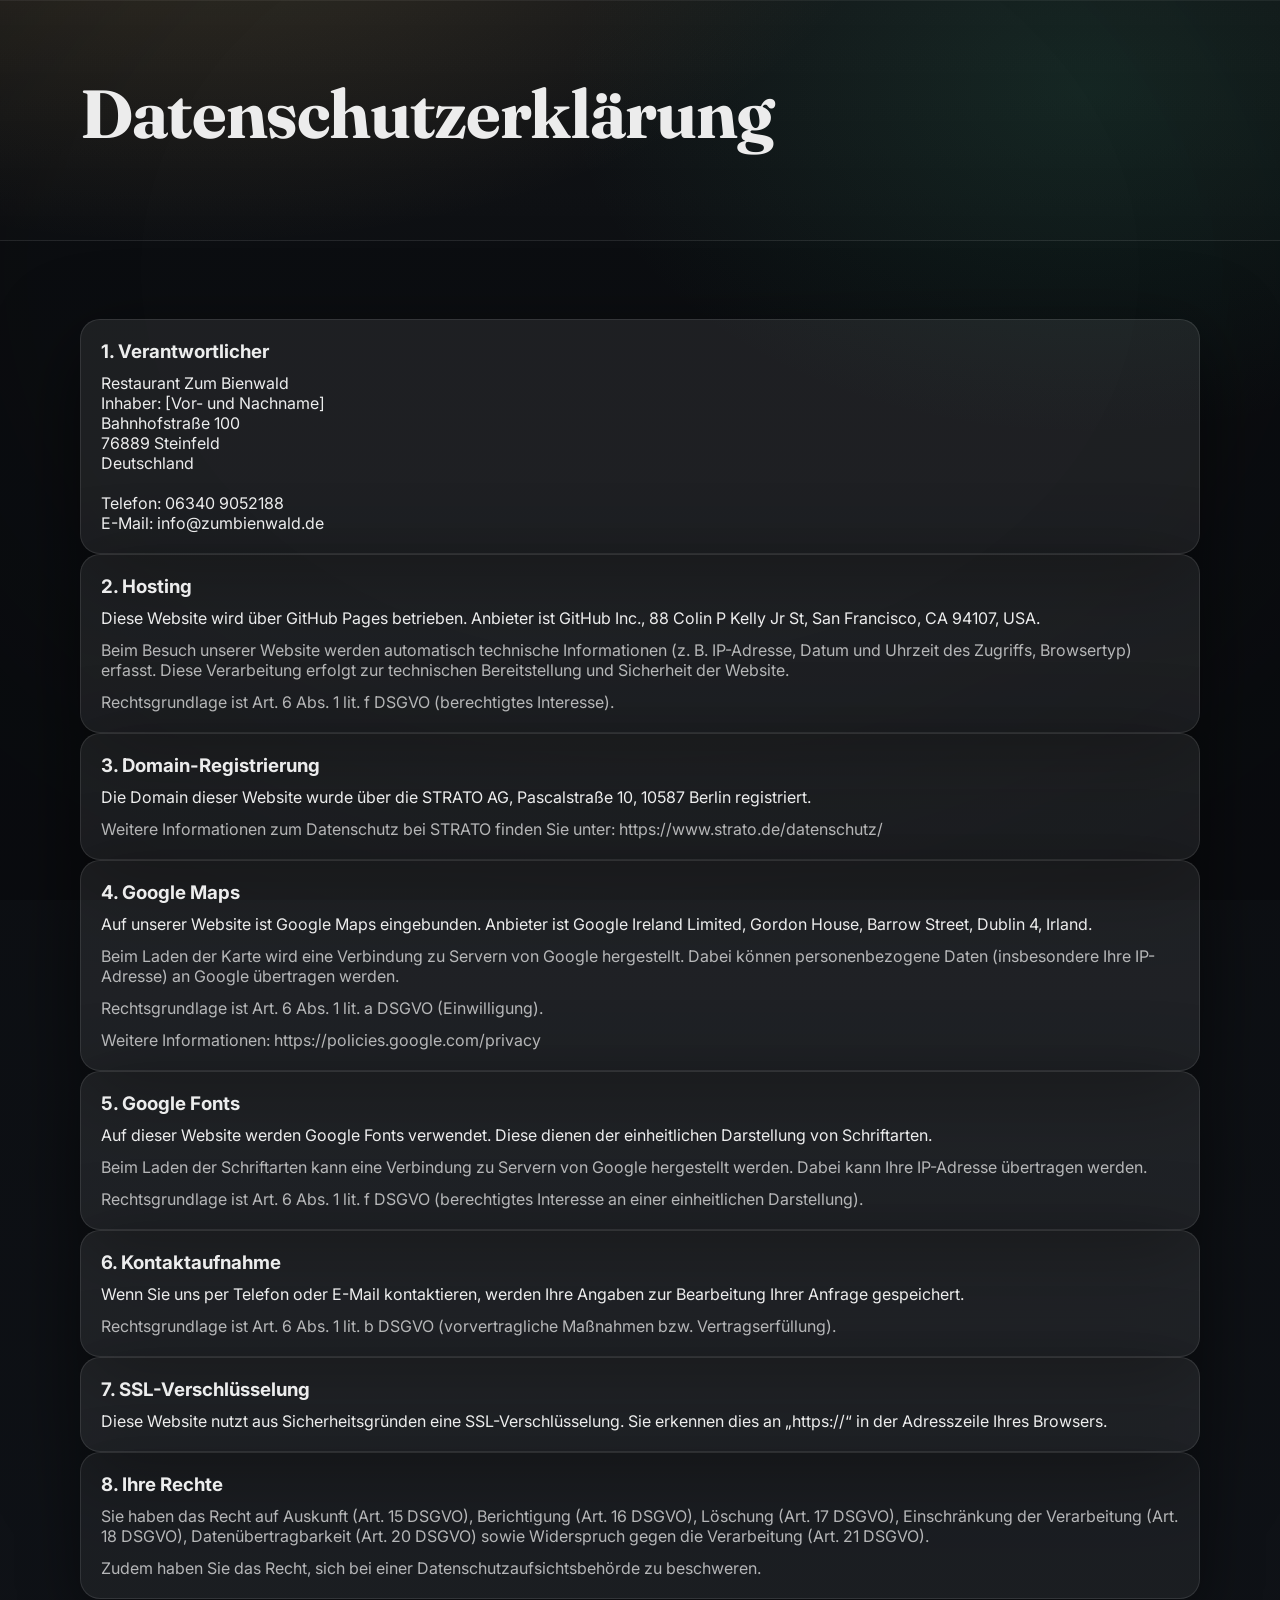
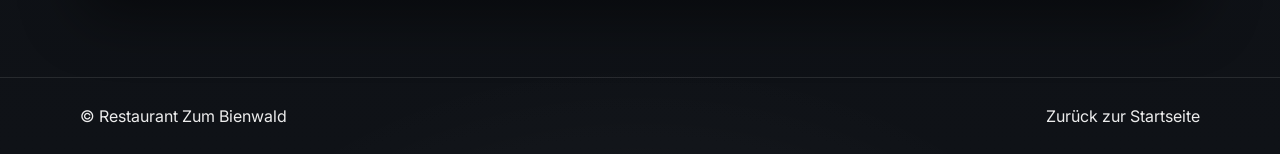
==== datenschutz.html @ 7d844bf6 "added impressum und datenschutz" ====
<!DOCTYPE html>
<html lang="de">
<head>
  <meta charset="UTF-8" />
  <meta name="viewport" content="width=device-width, initial-scale=1.0" />
  <title>Datenschutzerklärung – Restaurant Zum Bienwald</title>
  <link rel="stylesheet" href="styles.css" />
</head>
<body>

<header class="section section--alt">
  <div class="container">
    <h1>Datenschutzerklärung</h1>
  </div>
</header>

<main class="section">
  <div class="container">

    <div class="card">
      <h3>1. Verantwortlicher</h3>
      <p>
        Restaurant Zum Bienwald<br>
        Inhaber: [Vor- und Nachname]<br>
        Bahnhofstraße 100<br>
        76889 Steinfeld<br>
        Deutschland<br><br>
        Telefon: 06340 9052188<br>
        E-Mail: info@zumbienwald.de
      </p>
    </div>

    <div class="card">
      <h3>2. Hosting</h3>
      <p>
        Diese Website wird über GitHub Pages betrieben.
        Anbieter ist GitHub Inc., 88 Colin P Kelly Jr St, San Francisco, CA 94107, USA.
      </p>
      <p class="muted">
        Beim Besuch unserer Website werden automatisch technische Informationen
        (z. B. IP-Adresse, Datum und Uhrzeit des Zugriffs, Browsertyp) erfasst.
        Diese Verarbeitung erfolgt zur technischen Bereitstellung und Sicherheit der Website.
      </p>
      <p class="muted">
        Rechtsgrundlage ist Art. 6 Abs. 1 lit. f DSGVO (berechtigtes Interesse).
      </p>
    </div>

    <div class="card">
      <h3>3. Domain-Registrierung</h3>
      <p>
        Die Domain dieser Website wurde über die STRATO AG,
        Pascalstraße 10, 10587 Berlin registriert.
      </p>
      <p class="muted">
        Weitere Informationen zum Datenschutz bei STRATO finden Sie unter:
        https://www.strato.de/datenschutz/
      </p>
    </div>

    <div class="card">
      <h3>4. Google Maps</h3>
      <p>
        Auf unserer Website ist Google Maps eingebunden.
        Anbieter ist Google Ireland Limited,
        Gordon House, Barrow Street, Dublin 4, Irland.
      </p>
      <p class="muted">
        Beim Laden der Karte wird eine Verbindung zu Servern von Google hergestellt.
        Dabei können personenbezogene Daten (insbesondere Ihre IP-Adresse)
        an Google übertragen werden.
      </p>
      <p class="muted">
        Rechtsgrundlage ist Art. 6 Abs. 1 lit. a DSGVO (Einwilligung).
      </p>
      <p class="muted">
        Weitere Informationen:
        https://policies.google.com/privacy
      </p>
    </div>

    <div class="card">
      <h3>5. Google Fonts</h3>
      <p>
        Auf dieser Website werden Google Fonts verwendet.
        Diese dienen der einheitlichen Darstellung von Schriftarten.
      </p>
      <p class="muted">
        Beim Laden der Schriftarten kann eine Verbindung zu Servern von Google
        hergestellt werden. Dabei kann Ihre IP-Adresse übertragen werden.
      </p>
      <p class="muted">
        Rechtsgrundlage ist Art. 6 Abs. 1 lit. f DSGVO
        (berechtigtes Interesse an einer einheitlichen Darstellung).
      </p>
    </div>

    <div class="card">
      <h3>6. Kontaktaufnahme</h3>
      <p>
        Wenn Sie uns per Telefon oder E-Mail kontaktieren,
        werden Ihre Angaben zur Bearbeitung Ihrer Anfrage gespeichert.
      </p>
      <p class="muted">
        Rechtsgrundlage ist Art. 6 Abs. 1 lit. b DSGVO
        (vorvertragliche Maßnahmen bzw. Vertragserfüllung).
      </p>
    </div>

    <div class="card">
      <h3>7. SSL-Verschlüsselung</h3>
      <p>
        Diese Website nutzt aus Sicherheitsgründen eine SSL-Verschlüsselung.
        Sie erkennen dies an „https://“ in der Adresszeile Ihres Browsers.
      </p>
    </div>

    <div class="card card--soft">
      <h3>8. Ihre Rechte</h3>
      <p class="muted">
        Sie haben das Recht auf Auskunft (Art. 15 DSGVO),
        Berichtigung (Art. 16 DSGVO),
        Löschung (Art. 17 DSGVO),
        Einschränkung der Verarbeitung (Art. 18 DSGVO),
        Datenübertragbarkeit (Art. 20 DSGVO)
        sowie Widerspruch gegen die Verarbeitung (Art. 21 DSGVO).
      </p>
      <p class="muted">
        Zudem haben Sie das Recht, sich bei einer Datenschutzaufsichtsbehörde zu beschweren.
      </p>
    </div>

  </div>
</main>

<footer class="footer">
  <div class="container footer__inner">
    <span>© Restaurant Zum Bienwald</span>
    <span><a href="index.html">Zurück zur Startseite</a></span>
  </div>
</footer>

</body>
</html>
---- styles.css ----
@import url('https://fonts.googleapis.com/css2?family=Fraunces:opsz,wght@9..144,500,650&family=Inter:wght@400;500;600;700&display=swap');

:root{
  --bg: #0b0d10;
  --bg2:#0f1217;
  --surface: rgba(255,255,255,0.06);
  --surface2: rgba(255,255,255,0.08);
  --line: rgba(255,255,255,0.12);

  --text: rgba(255,255,255,0.92);
  --muted: rgba(255,255,255,0.68);

  --accent: #c8a15a;      /* brass */
  --accent2:#2f9e73;      /* subtle green */
  --shadow: 0 24px 80px rgba(0,0,0,0.55);

  --radius: 18px;
  --container: 1120px;
}

*{ box-sizing:border-box; }
html{ scroll-behavior:smooth; }
body{
  margin:0;
  font-family: Inter, ui-sans-serif, system-ui, -apple-system, Segoe UI, Roboto, Helvetica, Arial;
  color: var(--text);

  /* Mehr Tiefe: mehrfaches Layering + "grain" + Vignette */
  background:
    radial-gradient(1200px 700px at 15% -10%, rgba(200,161,90,0.22), transparent 60%),
    radial-gradient(900px 600px at 85% 5%, rgba(47,158,115,0.14), transparent 58%),
    radial-gradient(900px 650px at 50% 115%, rgba(255,255,255,0.06), transparent 55%),
    linear-gradient(180deg, var(--bg), var(--bg2));
}

/* Grain + Vignette (Dimension) */
body::before{
  content:"";
  position: fixed;
  inset: 0;
  pointer-events: none;
  z-index: -1;

  /* sehr dezentes "Grain" durch überlagerte Micro-Gradienten */
  background:
    radial-gradient(1px 1px at 20% 30%, rgba(255,255,255,0.05), transparent 60%),
    radial-gradient(1px 1px at 80% 20%, rgba(255,255,255,0.04), transparent 60%),
    radial-gradient(1px 1px at 60% 70%, rgba(255,255,255,0.045), transparent 60%),
    radial-gradient(1px 1px at 30% 80%, rgba(255,255,255,0.035), transparent 60%);

  background-size: 220px 220px;
  opacity: 0.22;
  filter: contrast(120%) brightness(110%);
}

body::after{
  content:"";
  position: fixed;
  inset: 0;
  pointer-events: none;
  z-index: -1;

  /* Vignette für "Tiefe" */
  background:
    radial-gradient(900px 700px at 50% 30%, transparent 55%, rgba(0,0,0,0.55) 100%);
  opacity: 0.38;
}

a{ color:inherit; text-decoration:none; }
.container{ width:min(var(--container), calc(100% - 44px)); margin-inline:auto; }

.topstrip{
  position:sticky;
  top:0;
  z-index:60;
  backdrop-filter: blur(12px);
  background: rgba(11,13,16,0.75);
  border-bottom: 1px solid var(--line);
}
.topstrip__inner{
  display:flex;
  align-items:center;
  justify-content:space-between;
  gap:14px;
  padding: 10px 0;
}
.topstrip__left{ display:flex; align-items:center; gap:10px; flex-wrap:wrap; }
.topstrip__right{ display:flex; align-items:center; gap:10px; flex-wrap:wrap; }
.topstrip__text{ color: var(--muted); font-size: 13px; }
.topstrip__link{ color: var(--muted); font-size: 13px; }
.topstrip__link:hover{ color: var(--text); }
.dot{ color: rgba(255,255,255,0.35); }

.pill{
  display:inline-flex;
  align-items:center;
  padding:6px 10px;
  border-radius: 999px;
  border:1px solid rgba(200,161,90,0.35);
  background: rgba(200,161,90,0.10);
  color: rgba(255,255,255,0.88);
  font-weight: 700;
  font-size: 12px;
}

/* Header */
.header{
  position:sticky;
  top:45px;
  z-index:55;
  backdrop-filter: blur(12px);
  background: rgba(11,13,16,0.68);
  border-bottom:1px solid var(--line);
}
.header__inner{
  display:flex;
  align-items:center;
  justify-content:space-between;
  padding: 14px 0;
  gap:16px;
}

.brand{ display:flex; align-items:center; gap:12px; }
.brand__mark{
  width:46px; height:46px;
  display:grid; place-items:center;
  border-radius: 16px;
  border: 1px solid rgba(200,161,90,0.35);
  background: linear-gradient(135deg, rgba(200,161,90,0.18), rgba(255,255,255,0.04));
  letter-spacing: 0.08em;
  font-weight: 900;
}
.brand__text strong{ display:block; font-size: 15px; }
.brand__text small{ display:block; color: var(--muted); font-size: 12px; margin-top: 2px; }

.nav{ display:flex; align-items:center; gap:10px; }
.nav a{
  color: var(--muted);
  font-size: 14px;
  font-weight: 600;
  padding: 10px 12px;
  border-radius: 14px;
}
.nav a:hover{ color: var(--text); background: rgba(255,255,255,0.06); }

.nav__cta{
  border:1px solid rgba(200,161,90,0.35);
  background: rgba(200,161,90,0.12);
  color: rgba(255,255,255,0.90);
}
.nav__cta:hover{ background: rgba(200,161,90,0.16); }

.nav-toggle{
  display:none;
  width:46px; height:42px;
  border-radius: 14px;
  border:1px solid var(--line);
  background: rgba(255,255,255,0.06);
  cursor:pointer;
}
.nav-toggle span{
  display:block;
  height:2px; width:20px;
  background: rgba(255,255,255,0.80);
  margin: 5px auto;
  border-radius: 2px;
}

/* Hero */
.hero{
  position:relative;
  padding: 70px 0 34px;
  border-bottom: 1px solid rgba(255,255,255,0.08);
}
.hero__bg{
  position:absolute;
  inset:0;
  background:
    radial-gradient(900px 520px at 20% 10%, rgba(200,161,90,0.16), transparent 55%),
    linear-gradient(180deg, rgba(0,0,0,0.20), rgba(0,0,0,0.75)),
    url("assets/hero.png");
  background-size: cover;
  background-position: center;

    /* ...dein vorhandener hero__bg bleibt... */
  transform: scale(1.02);
  filter: saturate(1.05) contrast(1.05) brightness(0.99);
}

.hero__overlay{
  position:absolute;
  inset:0;

  /* Mehr Dimension: stärker links, weicher rechts, plus subtle highlight */
  background:
    radial-gradient(900px 520px at 18% 20%, rgba(200,161,90,0.18), transparent 58%),
    radial-gradient(900px 520px at 85% 10%, rgba(47,158,115,0.10), transparent 60%),
    linear-gradient(90deg, rgba(11,13,16,0.86), rgba(11,13,16,0.45), rgba(11,13,16,0.84));
}
.hero__inner{
  position:relative;
  display:grid;
  grid-template-columns: 1.1fr 0.9fr;
  gap: 26px;
  align-items:start;
}

.kicker{
  margin:0 0 10px;
  color: rgba(255,255,255,0.78);
  letter-spacing: 0.14em;
  text-transform: uppercase;
  font-size: 12px;
  font-weight: 700;
}
h1{
  margin:0 0 14px;
  font-family: Fraunces, ui-serif, Georgia, serif;
  font-size: clamp(40px, 5.4vw, 68px);
  line-height: 1.02;
  letter-spacing: -0.02em;
}
.lead{
  margin:0 0 18px;
  color: rgba(255,255,255,0.78);
  font-size: 16.5px;
  line-height: 1.75;
  max-width: 62ch;
}

.hero__actions{ display:flex; gap:12px; flex-wrap:wrap; margin-bottom: 18px; }

.btn{
  display:inline-flex;
  align-items:center;
  justify-content:center;
  gap:10px;
  padding: 12px 16px;
  border-radius: 999px;
  border: 1px solid var(--line);
  cursor:pointer;
  font-weight: 750;
  font-size: 14px;
  background: rgba(255,255,255,0.06);
  color: var(--text);
  transition: transform 160ms ease, box-shadow 160ms ease, background 160ms ease;
}
.btn:hover{
  transform: translateY(-2px);
  box-shadow: 0 18px 44px rgba(0,0,0,0.35);
  background: rgba(255,255,255,0.08);
}
.btn--primary{
  border-color: rgba(200,161,90,0.38);
  background: linear-gradient(135deg, rgba(200,161,90,0.22), rgba(255,255,255,0.06));
}
.btn--ghost{
  background: transparent;
}
.btn--wide{ width:100%; }

.hero__meta{
  display: grid;
  grid-template-columns: 3.4fr 1fr 1.2fr; /* Öffnungszeiten bekommt mehr Platz */
  gap: 18px;
  margin-top: 26px;
}

.meta{
  border:1px solid rgba(255,255,255,0.10);
  background: rgba(11,13,16,0.45);
  border-radius: 16px;
  padding: 12px 14px;
  display:flex;
  justify-content:space-between;
  gap:12px;
  overflow: hidden;   /* verhindert, dass Text aus der Kachel herausragt */
  min-width: 0;       /* wichtig in CSS Grid, sonst kann Inhalt Spalten aufsprengen */
}

/* Alle Meta-Kacheln: gleiche Grundhöhe + sauberer Innenabstand */
.hero__meta .meta{
  min-height: 64px;
  align-items: center;
}

/* Öffnungszeiten dürfen mehrzeilig sein und oben starten */
.hero__meta .meta--hours{
  align-items: flex-start;
}

/* Adresse: darf umbrechen, aber bleibt sauber */
.hero__meta .meta:nth-child(3) .meta__v{
  text-align: right;
  white-space: normal;
  line-height: 1.25;
}

.meta--hours{
  align-items: flex-start;
}

.hours-mini__row{
  display: grid;
  grid-template-columns: 1.4fr 0.9fr 1fr;
  align-items: baseline;
  gap: 12px;
  padding: 8px 0;
  border-bottom: 1px dashed rgba(255,255,255,0.12);
  font-weight: 700;
}

.hours-mini__row:last-child{
  border-bottom: none;
}

/* Uhrzeiten sauber rechts */
.hours-mini__row span:nth-child(2){
  text-align: right;
  font-variant-numeric: tabular-nums;
}

/* Küchen-Hinweis */
.hours-mini__row span:nth-child(3){
  text-align: right;
  color: rgba(255,255,255,0.72);
  white-space: nowrap;
}

.hm-label{
  text-align: left;
}

.hm-time{
  text-align: right;
  font-variant-numeric: tabular-nums;
  white-space: nowrap;
}

.hm-note{
  text-align: right;
  color: rgba(255,255,255,0.72);
  white-space: normal;
  line-height: 1.2;
}

@media (max-width: 560px){
  .hours-mini{ grid-template-columns: 1fr; }

  .hero__meta{
    grid-template-columns: 1fr;
    max-width: none;
  }
}

.meta__k{ color: rgba(255,255,255,0.65); font-size: 13px; }
.meta__v{ 
  font-weight: 800; 
  font-size: 13px; 
  min-width: 0;
}

/* Right panel */
.card{
  border:1px solid rgba(255,255,255,0.10);
  background: rgba(255,255,255,0.075);
  border-radius: var(--radius);
  box-shadow: var(--shadow);
}
.card--soft{ background: rgba(255,255,255,0.05); box-shadow: 0 18px 60px rgba(0,0,0,0.45); }

.panel{ padding: 18px; }
.panel__top{ display:flex; gap:10px; flex-wrap:wrap; margin-bottom: 14px; }
.badge{
  display:inline-flex;
  padding: 7px 10px;
  border-radius: 999px;
  border: 1px solid rgba(200,161,90,0.30);
  background: rgba(200,161,90,0.10);
  font-weight: 800;
  font-size: 12px;
}
.badge--muted{
  border-color: rgba(255,255,255,0.14);
  background: rgba(255,255,255,0.06);
  color: rgba(255,255,255,0.84);
}
.panel h3{
  margin: 0 0 8px;
  font-family: Fraunces, ui-serif, Georgia, serif;
  font-size: 22px;
}
.muted{ color: var(--muted); }
.panel__rows{ margin-top: 14px; }
.row{
  display:flex;
  justify-content:space-between;
  gap:12px;
  padding: 10px 0;
  border-bottom: 1px dashed rgba(255,255,255,0.14);
}
.row:last-child{ border-bottom:none; }

/* Sections */
.section{ padding: 78px 0; }
.section--alt{
  background: linear-gradient(180deg, rgba(255,255,255,0.03), rgba(255,255,255,0.01));
  border-top: 1px solid rgba(255,255,255,0.08);
  border-bottom: 1px solid rgba(255,255,255,0.08);
}
.section__head{
  display:flex;
  align-items:flex-end;
  justify-content:space-between;
  gap:16px;
  margin-bottom: 18px;
}
.section__actions{ display:flex; gap:10px; flex-wrap:wrap; }

h2{
  margin:0 0 10px;
  font-family: Fraunces, ui-serif, Georgia, serif;
  font-size: clamp(28px, 3.4vw, 40px);
  letter-spacing: -0.01em;
}
.lead2{
  margin: 0 0 16px;
  color: rgba(255,255,255,0.76);
  font-size: 16px;
  line-height: 1.75;
  max-width: 64ch;
}
.grid-2{
  display:grid;
  grid-template-columns: 1.12fr 0.88fr;
  gap: 18px;
  align-items:start;
}

.about__img{
  height: 260px;
  border-radius: 18px;
  border: 1px solid rgba(255,255,255,0.10);
  background-size: cover;
  background-position: center;
  background-repeat: no-repeat;
  box-shadow: 0 18px 60px rgba(0,0,0,0.45);
  margin: 10px 0 16px;
}

@media (max-width: 560px){
  .about__img{ height: 220px; }
}

/* Story */
.story h3{
  margin: 0 0 8px;
  font-family: Fraunces, ui-serif, Georgia, serif;
  font-size: 20px;
}
.signature{
  margin-top: 14px;
  display:flex;
  align-items:center;
  gap:10px;
}
.signature__dot{
  width:40px;
  height:40px;
  border-radius: 999px;
  border: 1px solid rgba(200,161,90,0.30);
  background:
    radial-gradient(14px 14px at 30% 35%, rgba(200,161,90,0.35), transparent 60%),
    radial-gradient(16px 16px at 70% 60%, rgba(47,158,115,0.22), transparent 60%),
    rgba(255,255,255,0.04);
}

/* Checklist + tags */
.check{ list-style:none; padding:0; margin: 12px 0 0; }
.check li{
  padding-left: 28px;
  position:relative;
  margin:10px 0;
  color: rgba(255,255,255,0.82);
}
.check li::before{
  content:"✓";
  position:absolute;
  left:0; top:0;
  color: var(--accent);
  font-weight:900;
}
.tags{ display:flex; flex-wrap:wrap; gap:10px; margin-top: 14px; }
.tag{
  padding:8px 10px;
  border-radius:999px;
  border:1px solid rgba(255,255,255,0.12);
  background: rgba(255,255,255,0.04);
  font-weight: 800;
  font-size: 12px;
}

/* Highlight cards */
.cards{
  display:grid;
  grid-template-columns: repeat(4, minmax(0, 1fr));
  gap: 12px;
}
.food{ padding: 16px; overflow: hidden; }

.food__img{
  width: 100%;
  aspect-ratio: 4 / 3;      /* gleichmäßige Proportion */
  border-radius: 14px;
  margin-bottom: 14px;
  border: 1px solid rgba(255,255,255,0.10);
  background-size: cover;
  background-position: 50% 60%;
  background-repeat: no-repeat;
  box-shadow: 0 16px 44px rgba(0,0,0,0.40);
}

@media (max-width: 560px){
  .food__img{ height: 175px; }
}
.food h3{
  margin:0 0 8px;
  font-family: Fraunces, ui-serif, Georgia, serif;
  font-size: 18px;
}
.food__meta{ display:flex; gap:10px; flex-wrap:wrap; margin-top: 12px; }
.chip{
  padding:7px 10px;
  border-radius: 999px;
  border: 1px solid rgba(200,161,90,0.28);
  background: rgba(200,161,90,0.10);
  font-weight: 850;
  font-size: 12px;
}
.chip--line{
  border-color: rgba(255,255,255,0.14);
  background: rgba(255,255,255,0.05);
}
.note{ margin-top: 14px; padding: 16px; }

/* Gallery */
/* Gallery with real images (natural aspect ratios) */

/* Gallery (Masonry) – keine Löcher */
.gallery--img{
  columns: 2;
  column-gap: 14px;
}

/* jedes Item als "Spalte-Block" */
.gallery--img .gi{
  display: inline-block;
  width: 100%;
  margin: 0 0 14px;
  break-inside: avoid;
}

/* Bild bleibt natürlich */
.gallery--img .gi img{
  display:block;
  width:100%;
  height:auto;
}

/* optional: erstes Bild etwas "Hero" (aber ohne Löcher) */
.gallery--img .gi:first-child{
  /* leicht größerer Look */
  transform: translateZ(0);
}

.gi{
  appearance: none;
  border: 1px solid rgba(255,255,255,0.12);
  border-radius: 20px;
  overflow: hidden;
  cursor: pointer;
  padding: 0;
  background: transparent;
  box-shadow: 0 26px 80px rgba(0,0,0,0.55);
  transition: border-color 160ms ease, box-shadow 160ms ease;
}

.gi:hover{
  border-color: rgba(200,161,90,0.35);
  box-shadow: 0 30px 95px rgba(0,0,0,0.65);
}

/* the image defines height naturally */
.gi img{
  display: block;
  width: 100%;
  height: auto;           /* <- das ist der Schlüssel */
}

.g:hover{
  transform: translateY(-3px);
  border-color: rgba(200,161,90,0.35);
  box-shadow: 0 30px 95px rgba(0,0,0,0.65);
}

/* großes Bild links */
.g--hero{
  grid-row: span 2;
}

/* breites Bild (falls du es nutzt) */
.g--wide{
  grid-column: span 2;
}

/* tiles */
.gallery--featured .g{
  appearance:none;
  border: 1px solid rgba(255,255,255,0.12);
  border-radius: 18px;
  height: 320px;                 /* deutlich größer */
  cursor:pointer;
  box-shadow: 0 22px 70px rgba(0,0,0,0.50);

  background-size: cover;
  background-position: center;   /* später optional pro Bild fein justieren */
  background-repeat: no-repeat;

  transition: border-color 160ms ease, transform 160ms ease, box-shadow 160ms ease;
}

/* bigger hero-like tile */
.gallery--featured .g--tall{
  height: 420px;
}

/* wide tile across both columns */
.gallery--featured .g--wide{
  grid-column: span 2;
  height: 340px;
}

/* Hover: NICHT verschieben/zoomen, nur Premium-Glow */
.gallery--featured .g:hover{
  transform: none;
  border-color: rgba(200,161,90,0.35);
  box-shadow: 0 26px 90px rgba(0,0,0,0.60);
}

/* Mobile: 1 column, große Kacheln */
@media (max-width: 560px){
  .gallery--featured{
    grid-template-columns: 1fr;
    gap: 12px;
  }
  .gallery--featured .g,
  .gallery--featured .g--tall,
  .gallery--featured .g--wide{
    grid-column: auto;
    height: 260px;
    border-radius: 16px;
  }
}

/* Quotes */
.quotes{
  display:grid;
  grid-template-columns: repeat(3, minmax(0, 1fr));
  gap: 12px;
}
.quote{ padding: 18px; }
.quote blockquote{
  margin:0 0 12px;
  font-size: 15px;
  line-height: 1.65;
  color: rgba(255,255,255,0.86);
}
.quote figcaption{
  color: rgba(255,255,255,0.70);
  font-weight: 800;
  font-size: 13px;
}

/* Reservation section */
.call{
  margin-top: 16px;
  padding: 16px;
  display:flex;
  align-items:center;
  justify-content:space-between;
  gap:12px;
}
.hr{
  border:none;
  border-top: 1px solid rgba(255,255,255,0.10);
  margin: 18px 0;
}
.form__grid{
  display:grid;
  grid-template-columns: 1fr 1fr;
  gap: 12px;
}
label span{
  display:block;
  color: rgba(255,255,255,0.72);
  font-size: 12px;
  font-weight: 700;
  margin-bottom: 6px;
}
input, textarea{
  width:100%;
  padding: 12px 12px;
  border-radius: 14px;
  border: 1px solid rgba(255,255,255,0.14);
  background: rgba(0,0,0,0.20);
  color: var(--text);
  outline:none;
}
input:focus, textarea:focus{
  border-color: rgba(200,161,90,0.45);
  box-shadow: 0 0 0 4px rgba(200,161,90,0.12);
}
textarea{ resize: vertical; }
.span-2{ grid-column: span 2; }

/* Contact */
.contact{ margin-top: 10px; }
.contact__row{
  display:flex;
  justify-content:space-between;
  gap:12px;
  padding: 10px 0;
  border-bottom: 1px dashed rgba(255,255,255,0.14);
}
.contact__row:last-child{ border-bottom:none; }

.map{ margin-top: 14px; padding:0; overflow:hidden; }
.map__ph{
  height: 220px;
  display:grid;
  place-items:center;
  text-align:center;
  gap:6px;
  padding: 18px;
  background:
    linear-gradient(180deg, rgba(200,161,90,0.12), rgba(0,0,0,0.18)),
    repeating-linear-gradient(90deg, rgba(255,255,255,0.05) 0 14px, transparent 14px 28px);
}

.hours{ margin-top: 14px; }
.hours h3{
  margin: 0 0 10px;
  font-family: Fraunces, ui-serif, Georgia, serif;
  font-size: 18px;
}
.hours__row{
  display:flex;
  justify-content:space-between;
  gap:12px;
  padding: 10px 0;
  border-bottom: 1px dashed rgba(255,255,255,0.14);
}
.hours__row:last-child{ border-bottom:none; }

/* Footer */
.footer{
  padding: 28px 0;
  border-top: 1px solid rgba(255,255,255,0.10);
}
.footer__inner{
  display:flex;
  justify-content:space-between;
  gap:12px;
  flex-wrap:wrap;
}

/* Lightbox */
.lightbox{
  position:fixed;
  inset:0;
  display:none;
  align-items:center;
  justify-content:center;
  background: rgba(0,0,0,0.78);
  padding: 24px;
  z-index:120;
}
.lightbox.is-open{ display:flex; }
.lightbox__img{
  max-width: min(980px, 94vw);
  max-height: 82vh;
  border-radius: 18px;
  box-shadow: 0 30px 90px rgba(0,0,0,0.55);
}
.lightbox__close{
  position:absolute;
  top: 14px;
  right: 14px;
  width: 44px;
  height: 44px;
  border-radius: 999px;
  border:1px solid rgba(255,255,255,0.22);
  background: rgba(255,255,255,0.10);
  color: white;
  font-size: 26px;
  line-height: 1;
  cursor:pointer;
}

/* Consistent card spacing everywhere */
.card{
  padding: 20px;              /* vorher war teils kein Padding oder inkonsistent */
  border-radius: 20px;
}

@media (max-width: 560px){
  .card{ padding: 18px; }
}

/* Typography rhythm inside cards */
.card > :first-child{ margin-top: 0 !important; }
.card > :last-child{ margin-bottom: 0 !important; }

.card h2, .card h3{
  margin: 0 0 10px;
}

.card p{
  margin: 0 0 12px;
}

/* Make these sections match the Highlights spacing */
.story,
.panel,
.quote,
.food,
.note,
.call,
.map,
.card--soft{
  padding: 20px;
}

@media (max-width: 560px){
  .story,
  .panel,
  .quote,
  .food,
  .note,
  .call,
  .map,
  .card--soft{
    padding: 18px;
  }
}

/* Responsive */
@media (max-width: 980px){
  .hero__inner{ grid-template-columns: 1fr; }
  .grid-2{ grid-template-columns: 1fr; }
  .cards{ grid-template-columns: repeat(2, minmax(0, 1fr)); }
  .gallery{ grid-template-columns: repeat(2, minmax(0, 1fr)); }
  .g--wide{ grid-column: span 2; }
  .quotes{ grid-template-columns: 1fr; }
  .call{ flex-direction:column; align-items:stretch; }
}

@media (max-width: 760px){
  .nav-toggle{ display:inline-block; }
  .nav{
    position:absolute;
    right: 22px;
    top: 74px;
    display:none;
    flex-direction:column;
    align-items:stretch;
    gap:8px;
    padding: 12px;
    width: min(340px, calc(100vw - 44px));
    border:1px solid rgba(255,255,255,0.12);
    border-radius: 16px;
    background: rgba(11,13,16,0.96);
    box-shadow: var(--shadow);
  }
  .nav.is-open{ display:flex; }
}

.fab{
  position: fixed;
  left: 16px;
  right: 16px;
  bottom: 16px;
  z-index: 200;
  display:none;

  padding: 14px 16px;
  border-radius: 999px;
  text-align:center;
  font-weight: 900;
  letter-spacing: 0.02em;

  border: 1px solid rgba(200,161,90,0.40);
  background: linear-gradient(135deg, rgba(200,161,90,0.26), rgba(255,255,255,0.08));
  color: rgba(255,255,255,0.92);
  box-shadow: 0 20px 60px rgba(0,0,0,0.55);
}

@media (max-width: 560px){
  .fab{ display:block; }
  /* Damit der Button nicht Inhalte überdeckt */
  .footer{ padding-bottom: 86px; }
}

/* Mobile-first Polish */
@media (max-width: 560px){

  /* Container mehr Luft, nichts klebt am Rand */
  .container{ width: min(var(--container), calc(100% - 32px)); }

  /* Header: mehr Touch-Targets */
  .nav a{ padding: 12px 14px; font-size: 15px; }

  /* Hero: Text klarer, Buttons full-width */
  .hero{ padding: 56px 0 26px; }
  h1{ font-size: 40px; line-height: 1.03; }
  .lead{ font-size: 15.5px; }

  .hero__actions{
    display:grid;
    grid-template-columns: 1fr;
    gap:10px;
  }
  .hero__actions .btn{ width: 100%; }

  /* Meta: untereinander + größere Abstände */
  .hero__meta{ gap: 10px; }
  .meta{ padding: 14px 14px; }

  /* Panel: weniger Shadow, bessere Lesbarkeit */
  .panel{ padding: 16px; }
  .panel h3{ font-size: 20px; }

  /* Sections: weniger vertical padding damit man nicht endlos scrollt */
  .section{ padding: 58px 0; }

  /* Cards: nicht zu eng */
  .card{ border-radius: 16px; }

  /* Highlights: 1 Spalte statt 2 */
  .cards{ grid-template-columns: 1fr !important; }

/* Gallery (Mobile) — kompakt & dezent */
.gallery{
  grid-template-columns: 1fr 1fr;
  grid-template-rows: auto;
  gap: 10px;
}

.g{
  height: 160px;
  border-radius: 14px;
}

/* hero nimmt 2 Spalten, aber nicht zu riesig */
.g--hero{
  grid-column: span 2;
  height: 190px;
}

/* Gallery (Mobile) — kompakt & dezent */
.gallery{
  grid-template-columns: 1fr 1fr;
  grid-template-rows: auto;
  gap: 10px;
}

.g{
  height: 160px;
  border-radius: 14px;
}

/* hero nimmt 2 Spalten, aber nicht zu riesig */
.g--hero{
  grid-column: span 2;
  height: 190px;
}

/* wide falls vorhanden */
.g--wide{
  grid-column: span 2;
  height: 170px;
}

/* großes Bild verliert Dominanz */
.gallery--curated .g--hero{
  grid-column: span 2;
  height: 190px;
}

@media (max-width: 560px){
  .gallery--img{
    grid-template-columns: 1fr 1fr;
    gap: 10px;
  }

  /* großes Bild nicht mehr 2 Reihen hoch */
  .gallery--img .gi:first-child{
    grid-row: auto;
    grid-column: span 2;
  }

  .gi{ border-radius: 14px; }
}
}

/* FIX: Öffnungszeiten in Hero-Meta dürfen mehrzeilig sein */
.metaRow{
  align-items: stretch !important;
}

.meta{
  align-items: flex-start !important;
}

.meta__v{
  display: block !important;
  white-space: normal !important;
}

.meta *{
  min-width: 0;
}
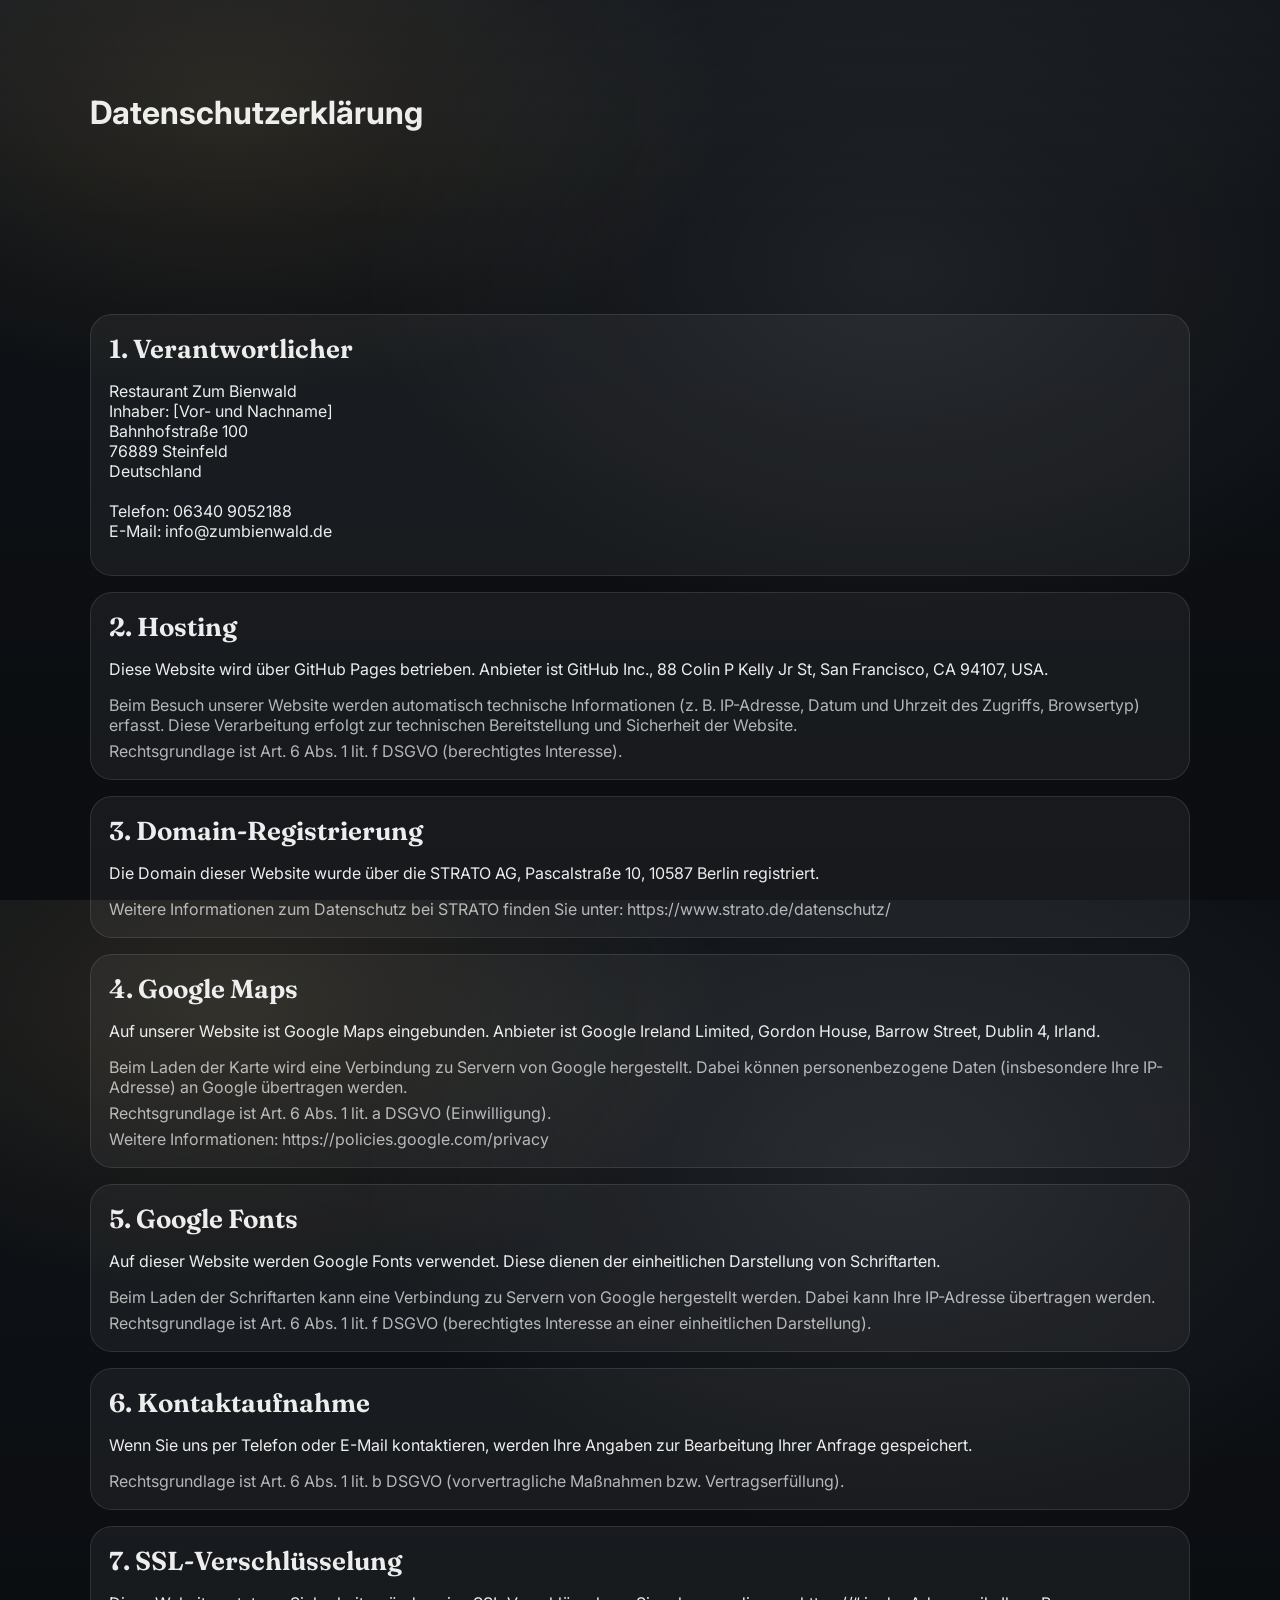
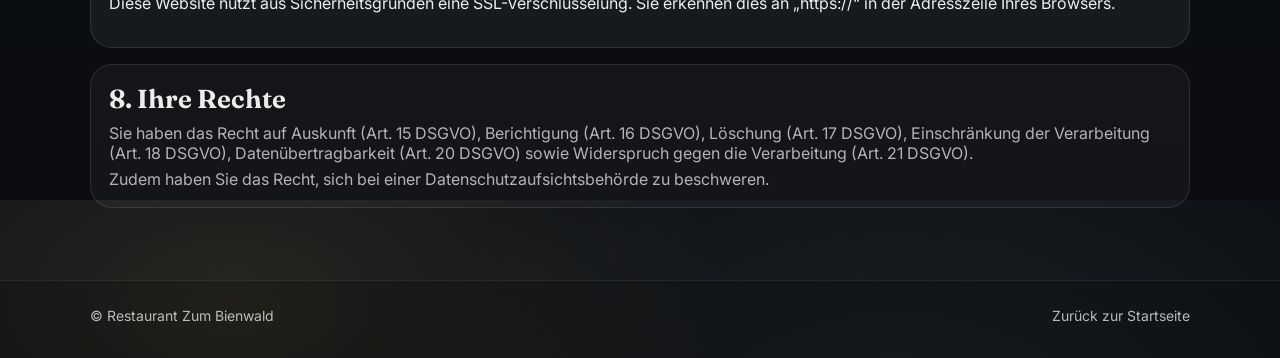
==== commit d104c02f: "Fix formatting and add missing newlines in datenschutz.html" ====
--- a/datenschutz.html
+++ b/datenschutz.html
@@ -16,7 +16,7 @@
 
 <main class="section">
   <div class="container">
-
+<p></p>
     <div class="card">
       <h3>1. Verantwortlicher</h3>
       <p>
@@ -29,7 +29,7 @@
         E-Mail: info@zumbienwald.de
       </p>
     </div>
-
+<p></p>
     <div class="card">
       <h3>2. Hosting</h3>
       <p>
@@ -45,7 +45,7 @@
         Rechtsgrundlage ist Art. 6 Abs. 1 lit. f DSGVO (berechtigtes Interesse).
       </p>
     </div>
-
+<p></p>
     <div class="card">
       <h3>3. Domain-Registrierung</h3>
       <p>
@@ -57,7 +57,7 @@
         https://www.strato.de/datenschutz/
       </p>
     </div>
-
+<p></p>
     <div class="card">
       <h3>4. Google Maps</h3>
       <p>
@@ -78,7 +78,7 @@
         https://policies.google.com/privacy
       </p>
     </div>
-
+<p></p>
     <div class="card">
       <h3>5. Google Fonts</h3>
       <p>
@@ -94,7 +94,7 @@
         (berechtigtes Interesse an einer einheitlichen Darstellung).
       </p>
     </div>
-
+<p></p>
     <div class="card">
       <h3>6. Kontaktaufnahme</h3>
       <p>
@@ -106,7 +106,7 @@
         (vorvertragliche Maßnahmen bzw. Vertragserfüllung).
       </p>
     </div>
-
+<p></p>
     <div class="card">
       <h3>7. SSL-Verschlüsselung</h3>
       <p>
@@ -114,7 +114,7 @@
         Sie erkennen dies an „https://“ in der Adresszeile Ihres Browsers.
       </p>
     </div>
-
+<p></p>
     <div class="card card--soft">
       <h3>8. Ihre Rechte</h3>
       <p class="muted">
@@ -141,4 +141,5 @@
 </footer>
 
 </body>
-</html>+
+</html>
--- a/styles.css
+++ b/styles.css
@@ -1,1032 +1,698 @@
-@import url('https://fonts.googleapis.com/css2?family=Fraunces:opsz,wght@9..144,500,650&family=Inter:wght@400;500;600;700&display=swap');
-
+@import url("https://fonts.googleapis.com/css2?family=Fraunces:opsz,wght@9..144,500,650&family=Inter:wght@400;500;600;700&display=swap");
+
+/* =========================
+   Design Tokens
+========================= */
 :root{
-  --bg: #0b0d10;
-  --bg2:#0f1217;
-  --surface: rgba(255,255,255,0.06);
-  --surface2: rgba(255,255,255,0.08);
-  --line: rgba(255,255,255,0.12);
-
-  --text: rgba(255,255,255,0.92);
-  --muted: rgba(255,255,255,0.68);
-
-  --accent: #c8a15a;      /* brass */
-  --accent2:#2f9e73;      /* subtle green */
-  --shadow: 0 24px 80px rgba(0,0,0,0.55);
-
-  --radius: 18px;
-  --container: 1120px;
-}
-
+  --bg0:#0b0d10;
+  --bg1:#0e1217;
+  --bg2:#121823;
+
+  --surface: rgba(255,255,255,.06);
+  --surface2: rgba(255,255,255,.09);
+  --line: rgba(255,255,255,.12);
+
+  --text: rgba(255,255,255,.92);
+  --muted: rgba(255,255,255,.68);
+
+  --accent:#c8a15a;
+  --shadow: 0 18px 70px rgba(0,0,0,.55);
+
+  --r:18px;
+  --r2:22px;
+
+  --container: 1100px;
+
+  /* Layout constants */
+  --header-h: 64px;
+}
+
+/* =========================
+   Base
+========================= */
 *{ box-sizing:border-box; }
-html{ scroll-behavior:smooth; }
+html,body{ height:100%; }
+
 body{
   margin:0;
-  font-family: Inter, ui-sans-serif, system-ui, -apple-system, Segoe UI, Roboto, Helvetica, Arial;
-  color: var(--text);
-
-  /* Mehr Tiefe: mehrfaches Layering + "grain" + Vignette */
+  font-family: Inter, system-ui, -apple-system, Segoe UI, Roboto, Arial, sans-serif;
+  color:var(--text);
   background:
-    radial-gradient(1200px 700px at 15% -10%, rgba(200,161,90,0.22), transparent 60%),
-    radial-gradient(900px 600px at 85% 5%, rgba(47,158,115,0.14), transparent 58%),
-    radial-gradient(900px 650px at 50% 115%, rgba(255,255,255,0.06), transparent 55%),
-    linear-gradient(180deg, var(--bg), var(--bg2));
-}
-
-/* Grain + Vignette (Dimension) */
-body::before{
-  content:"";
-  position: fixed;
-  inset: 0;
-  pointer-events: none;
-  z-index: -1;
-
-  /* sehr dezentes "Grain" durch überlagerte Micro-Gradienten */
-  background:
-    radial-gradient(1px 1px at 20% 30%, rgba(255,255,255,0.05), transparent 60%),
-    radial-gradient(1px 1px at 80% 20%, rgba(255,255,255,0.04), transparent 60%),
-    radial-gradient(1px 1px at 60% 70%, rgba(255,255,255,0.045), transparent 60%),
-    radial-gradient(1px 1px at 30% 80%, rgba(255,255,255,0.035), transparent 60%);
-
-  background-size: 220px 220px;
-  opacity: 0.22;
-  filter: contrast(120%) brightness(110%);
-}
-
-body::after{
-  content:"";
-  position: fixed;
-  inset: 0;
-  pointer-events: none;
-  z-index: -1;
-
-  /* Vignette für "Tiefe" */
-  background:
-    radial-gradient(900px 700px at 50% 30%, transparent 55%, rgba(0,0,0,0.55) 100%);
-  opacity: 0.38;
-}
-
+    radial-gradient(900px 520px at 18% 12%, rgba(200,161,90,.14), transparent 55%),
+    radial-gradient(900px 620px at 70% 30%, rgba(255,255,255,.07), transparent 60%),
+    linear-gradient(180deg, var(--bg1), var(--bg0));
+}
+
+img{ max-width:100%; display:block; }
 a{ color:inherit; text-decoration:none; }
-.container{ width:min(var(--container), calc(100% - 44px)); margin-inline:auto; }
-
+a:hover{ text-decoration:underline; text-decoration-color:rgba(200,161,90,.55); }
+
+.container{
+  width:min(var(--container), calc(100% - 40px));
+  margin:0 auto;
+}
+
+.section{ padding:72px 0; }
+.section--alt{
+  background: linear-gradient(180deg, rgba(255,255,255,.03), rgba(255,255,255,0));
+}
+
+.section__head{
+  display:flex;
+  align-items:flex-end;
+  justify-content:space-between;
+  gap:18px;
+  margin-bottom:22px;
+}
+.section__head h2{
+  margin:0;
+  font-family: Fraunces, serif;
+  font-weight:650;
+  font-size: clamp(30px, 4vw, 46px);
+  letter-spacing:-.02em;
+}
+.muted{ color:var(--muted); margin:6px 0 0; }
+
+.kicker{
+  display:inline-block;
+  padding:7px 12px;
+  border:1px solid var(--line);
+  border-radius:999px;
+  background: rgba(0,0,0,.22);
+  color:var(--muted);
+  font-size:12px;
+  letter-spacing:.08em;
+  text-transform:uppercase;
+}
+
+.hr{
+  height:1px;
+  background: linear-gradient(90deg, transparent, rgba(255,255,255,.10), transparent);
+  margin:18px 0;
+}
+
+/* =========================
+   Topstrip
+========================= */
 .topstrip{
+  background: rgba(10,12,14,.55);
+  backdrop-filter: blur(14px);
+  border-bottom: 1px solid rgba(255,255,255,.08);
+}
+.topstrip__inner{
+  display:flex;
+  align-items:center;
+  justify-content:space-between;
+  gap:14px;
+  padding:10px 0;
+}
+.topstrip__left{
+  display:flex;
+  align-items:center;
+  gap:10px;
+  flex-wrap:wrap;
+  min-width:0;
+}
+.topstrip__right{
+  display:flex;
+  align-items:center;
+  gap:10px;
+  min-width:0;
+}
+.topstrip__text{
+  color: var(--muted);
+  font-weight:650;
+  font-size:13px;
+  white-space:nowrap;
+  overflow:hidden;
+  text-overflow:ellipsis;
+}
+.topstrip__link{
+  color: var(--muted);
+  font-weight:650;
+  font-size:13px;
+  white-space:nowrap;
+  overflow:hidden;
+  text-overflow:ellipsis;
+  max-width: 56ch;
+}
+.dot{ color: rgba(255,255,255,.35); }
+
+/* Pills/Badges/Tags */
+.chip, .badge, .pill, .tag{
+  display:inline-flex;
+  align-items:center;
+  padding:6px 10px;
+  border-radius:999px;
+  border:1px solid rgba(255,255,255,.12);
+  background: rgba(0,0,0,.18);
+  color:var(--muted);
+  font-weight:650;
+  font-size:12px;
+}
+.chip--line, .badge--muted{ background: transparent; }
+
+/* =========================
+   Header / Nav
+========================= */
+.header{
   position:sticky;
   top:0;
-  z-index:60;
-  backdrop-filter: blur(12px);
-  background: rgba(11,13,16,0.75);
-  border-bottom: 1px solid var(--line);
-}
-.topstrip__inner{
+  z-index:50;
+  background: rgba(10,12,14,.55);
+  backdrop-filter: blur(14px);
+  border-bottom: 1px solid rgba(255,255,255,.08);
+
+  /* iOS Notch */
+  padding-top: env(safe-area-inset-top);
+}
+
+.header__inner{
   display:flex;
   align-items:center;
   justify-content:space-between;
-  gap:14px;
-  padding: 10px 0;
-}
-.topstrip__left{ display:flex; align-items:center; gap:10px; flex-wrap:wrap; }
-.topstrip__right{ display:flex; align-items:center; gap:10px; flex-wrap:wrap; }
-.topstrip__text{ color: var(--muted); font-size: 13px; }
-.topstrip__link{ color: var(--muted); font-size: 13px; }
-.topstrip__link:hover{ color: var(--text); }
-.dot{ color: rgba(255,255,255,0.35); }
-
-.pill{
+  gap:16px;
+  padding:14px 0;
+  min-height: var(--header-h);
+}
+
+.brand{
+  display:flex;
+  align-items:center;
+  gap:12px;
+  min-width:0;
+}
+.brand__mark{
+  width:40px;height:40px;
+  border-radius:14px;
+  display:grid;place-items:center;
+  background: linear-gradient(135deg, rgba(200,161,90,.22), rgba(255,255,255,.06));
+  border:1px solid rgba(255,255,255,.10);
+  font-weight:800;
+}
+.brand__text{
+  display:flex;
+  flex-direction:column;
+  line-height:1.1;
+  min-width:0;
+}
+.brand__text strong{
+  font-weight:800;
+  letter-spacing:-.01em;
+}
+.brand__text small{
+  color:var(--muted);
+  font-size:12px;
+}
+
+.nav{
+  display:flex;
+  align-items:center;
+  gap:16px;
+}
+.nav a{
+  color:var(--muted);
+  font-weight:600;
+  font-size:14px;
+  padding:8px 10px;
+  border-radius:999px;
+}
+.nav a:hover{ color:var(--text); text-decoration:none; background: rgba(255,255,255,.06); }
+
+.nav__cta{
   display:inline-flex;
   align-items:center;
-  padding:6px 10px;
-  border-radius: 999px;
-  border:1px solid rgba(200,161,90,0.35);
-  background: rgba(200,161,90,0.10);
-  color: rgba(255,255,255,0.88);
-  font-weight: 700;
-  font-size: 12px;
-}
-
-/* Header */
-.header{
-  position:sticky;
-  top:45px;
-  z-index:55;
-  backdrop-filter: blur(12px);
-  background: rgba(11,13,16,0.68);
-  border-bottom:1px solid var(--line);
-}
-.header__inner{
-  display:flex;
-  align-items:center;
-  justify-content:space-between;
-  padding: 14px 0;
-  gap:16px;
-}
-
-.brand{ display:flex; align-items:center; gap:12px; }
-.brand__mark{
-  width:46px; height:46px;
-  display:grid; place-items:center;
-  border-radius: 16px;
-  border: 1px solid rgba(200,161,90,0.35);
-  background: linear-gradient(135deg, rgba(200,161,90,0.18), rgba(255,255,255,0.04));
-  letter-spacing: 0.08em;
-  font-weight: 900;
-}
-.brand__text strong{ display:block; font-size: 15px; }
-.brand__text small{ display:block; color: var(--muted); font-size: 12px; margin-top: 2px; }
-
-.nav{ display:flex; align-items:center; gap:10px; }
-.nav a{
-  color: var(--muted);
-  font-size: 14px;
-  font-weight: 600;
-  padding: 10px 12px;
-  border-radius: 14px;
-}
-.nav a:hover{ color: var(--text); background: rgba(255,255,255,0.06); }
-
-.nav__cta{
-  border:1px solid rgba(200,161,90,0.35);
-  background: rgba(200,161,90,0.12);
-  color: rgba(255,255,255,0.90);
-}
-.nav__cta:hover{ background: rgba(200,161,90,0.16); }
+  justify-content:center;
+  padding:10px 14px;
+  border-radius:999px;
+  border:1px solid rgba(200,161,90,.35);
+  background: linear-gradient(180deg, rgba(200,161,90,.30), rgba(200,161,90,.16));
+  color:var(--text);
+  font-weight:750;
+}
 
 .nav-toggle{
   display:none;
-  width:46px; height:42px;
-  border-radius: 14px;
-  border:1px solid var(--line);
-  background: rgba(255,255,255,0.06);
-  cursor:pointer;
-}
+  appearance:none;
+  background:none;
+  border:none;
+  padding:10px;
+  border-radius:12px;
+}
+.nav-toggle:hover{ background: rgba(255,255,255,.06); cursor:pointer; }
 .nav-toggle span{
   display:block;
-  height:2px; width:20px;
-  background: rgba(255,255,255,0.80);
-  margin: 5px auto;
-  border-radius: 2px;
-}
-
-/* Hero */
+  width:26px;
+  height:2px;
+  background: rgba(255,255,255,.92);
+  border-radius:2px;
+}
+.nav-toggle span + span{ margin-top:5px; }
+
+/* =========================
+   Buttons
+========================= */
+.btn{
+  display:inline-flex;
+  align-items:center;
+  justify-content:center;
+  gap:10px;
+  padding:12px 16px;
+  border-radius:999px;
+  border:1px solid rgba(255,255,255,.12);
+  background: rgba(255,255,255,.06);
+  color:var(--text);
+  font-weight:750;
+  cursor:pointer;
+  transition: transform .12s ease, background .12s ease, border-color .12s ease;
+}
+.btn:hover{
+  transform: translateY(-1px);
+  background: rgba(255,255,255,.08);
+  border-color: rgba(255,255,255,.18);
+}
+.btn--primary{
+  background: linear-gradient(180deg, rgba(200,161,90,.30), rgba(200,161,90,.16));
+  border-color: rgba(200,161,90,.35);
+}
+.btn--ghost{ background: rgba(0,0,0,.18); }
+.btn--wide{ width:100%; }
+
+/* =========================
+   Hero
+========================= */
 .hero{
   position:relative;
-  padding: 70px 0 34px;
-  border-bottom: 1px solid rgba(255,255,255,0.08);
+  padding:76px 0 54px;
+  overflow:hidden;
 }
 .hero__bg{
   position:absolute;
   inset:0;
   background:
-    radial-gradient(900px 520px at 20% 10%, rgba(200,161,90,0.16), transparent 55%),
-    linear-gradient(180deg, rgba(0,0,0,0.20), rgba(0,0,0,0.75)),
+    radial-gradient(900px 520px at 20% 10%, rgba(200,161,90,.18), transparent 55%),
+    linear-gradient(180deg, rgba(0,0,0,.25), rgba(0,0,0,.55)),
     url("assets/hero.png");
   background-size: cover;
   background-position: center;
-
-    /* ...dein vorhandener hero__bg bleibt... */
+  filter: saturate(1.05) contrast(1.05) brightness(.95);
   transform: scale(1.02);
-  filter: saturate(1.05) contrast(1.05) brightness(0.99);
-}
-
+}
 .hero__overlay{
   position:absolute;
   inset:0;
-
-  /* Mehr Dimension: stärker links, weicher rechts, plus subtle highlight */
-  background:
-    radial-gradient(900px 520px at 18% 20%, rgba(200,161,90,0.18), transparent 58%),
-    radial-gradient(900px 520px at 85% 10%, rgba(47,158,115,0.10), transparent 60%),
-    linear-gradient(90deg, rgba(11,13,16,0.86), rgba(11,13,16,0.45), rgba(11,13,16,0.84));
+  background: radial-gradient(800px 400px at 0% 0%, rgba(0,0,0,.10), rgba(0,0,0,.70));
 }
 .hero__inner{
   position:relative;
   display:grid;
-  grid-template-columns: 1.1fr 0.9fr;
-  gap: 26px;
+  grid-template-columns: 1.15fr .85fr;
+  gap:22px;
   align-items:start;
 }
-
-.kicker{
-  margin:0 0 10px;
-  color: rgba(255,255,255,0.78);
-  letter-spacing: 0.14em;
-  text-transform: uppercase;
-  font-size: 12px;
-  font-weight: 700;
-}
-h1{
-  margin:0 0 14px;
-  font-family: Fraunces, ui-serif, Georgia, serif;
-  font-size: clamp(40px, 5.4vw, 68px);
+.hero__copy{ padding:6px 0; }
+.hero__copy .lead{
+  margin:14px 0 0;
+  color:var(--muted);
+  font-size:16px;
+  line-height:1.6;
+  max-width:56ch;
+}
+.hero__copy h1{
+  margin:10px 0 0;
+  font-family: Fraunces, serif;
+  font-weight:650;
+  letter-spacing:-.02em;
+  font-size: clamp(40px, 5vw, 66px);
   line-height: 1.02;
-  letter-spacing: -0.02em;
-}
-.lead{
-  margin:0 0 18px;
-  color: rgba(255,255,255,0.78);
-  font-size: 16.5px;
-  line-height: 1.75;
-  max-width: 62ch;
-}
-
-.hero__actions{ display:flex; gap:12px; flex-wrap:wrap; margin-bottom: 18px; }
-
-.btn{
-  display:inline-flex;
-  align-items:center;
-  justify-content:center;
-  gap:10px;
-  padding: 12px 16px;
-  border-radius: 999px;
-  border: 1px solid var(--line);
+}
+.hero__actions{
+  display:flex;
+  flex-wrap:wrap;
+  gap:12px;
+  margin-top:18px;
+}
+
+.panel{
+  border-radius: var(--r2);
+  background: rgba(10,12,14,.42);
+  border:1px solid rgba(255,255,255,.10);
+  box-shadow: var(--shadow);
+  backdrop-filter: blur(14px);
+  overflow:hidden;
+}
+.panel__top{
+  padding:16px 16px 10px;
+  display:flex;
+  gap:10px;
+  flex-wrap:wrap;
+}
+.panel__rows{
+  padding:10px 16px 16px;
+  display:grid;
+  gap:10px;
+}
+.row{
+  display:flex;
+  align-items:center;
+  justify-content:space-between;
+  gap:14px;
+  padding:10px 0;
+  border-top:1px dashed rgba(255,255,255,.12);
+}
+.row:first-child{ border-top:none; }
+
+/* Hero Meta */
+.hero__meta{
+  margin-top:16px;
+  display:grid;
+  grid-template-columns: 2.6fr 1fr 1.7fr;
+  gap:14px;
+  align-items:stretch;
+}
+.meta{
+  border-radius: var(--r2);
+  background: rgba(10,12,14,.45);
+  border:1px solid rgba(255,255,255,.10);
+  backdrop-filter: blur(14px);
+  box-shadow: 0 16px 55px rgba(0,0,0,.45);
+  padding:14px 16px;
+  min-width:0;
+  overflow:hidden;
+}
+.meta__k{
+  display:block;
+  margin-bottom:8px;
+  font-size:12px;
+  text-transform:uppercase;
+  letter-spacing:.08em;
+  color: rgba(255,255,255,.62);
+}
+.meta__v{
+  font-size:16px;
+  font-weight:780;
+  line-height:1.25;
+  overflow-wrap:anywhere;
+}
+
+/* =========================
+   Cards / Highlights
+========================= */
+.cards{
+  display:grid;
+  grid-template-columns: repeat(2, minmax(0, 1fr));
+  gap:16px;
+}
+
+.card{
+  border-radius: var(--r2);
+  background: rgba(255,255,255,.05);
+  border:1px solid rgba(255,255,255,.10);
+  overflow:hidden;
+  padding:18px;
+}
+.card--soft{ background: rgba(255,255,255,.035); }
+
+.card h3{
+  margin:0 0 8px;
+  font-family: Fraunces, serif;
+  font-weight:650;
+  font-size:26px;
+}
+
+.tags{ display:flex; flex-wrap:wrap; gap:10px; margin-top:14px; }
+
+.food{
+  display:flex;
+  flex-direction:column;
+  gap:10px;
+}
+.food__img{
+  width:100%;
+  aspect-ratio: 4 / 3;
+  border-radius: 14px;
+  border: 1px solid rgba(255,255,255,.10);
+  background-size: cover;
+  background-repeat:no-repeat;
+  background-position:center;
+  box-shadow: 0 16px 44px rgba(0,0,0,.40);
+}
+.food__meta{
+  display:flex;
+  flex-wrap:wrap;
+  gap:10px;
+  margin-top:4px;
+}
+
+/* =========================
+   Gallery (dein HTML nutzt .gi Buttons)
+========================= */
+.gallery{
+  display:grid;
+  grid-template-columns: repeat(2, minmax(0, 1fr));
+  gap:16px;
+}
+
+.gi{
+  border:1px solid rgba(200,161,90,.22);
+  background: rgba(255,255,255,.04);
+  box-shadow: 0 18px 60px rgba(0,0,0,.45);
+  border-radius: var(--r2);
+  overflow:hidden;
+  padding:0;
   cursor:pointer;
-  font-weight: 750;
-  font-size: 14px;
-  background: rgba(255,255,255,0.06);
-  color: var(--text);
-  transition: transform 160ms ease, box-shadow 160ms ease, background 160ms ease;
-}
-.btn:hover{
-  transform: translateY(-2px);
-  box-shadow: 0 18px 44px rgba(0,0,0,0.35);
-  background: rgba(255,255,255,0.08);
-}
-.btn--primary{
-  border-color: rgba(200,161,90,0.38);
-  background: linear-gradient(135deg, rgba(200,161,90,0.22), rgba(255,255,255,0.06));
-}
-.btn--ghost{
-  background: transparent;
-}
-.btn--wide{ width:100%; }
-
-.hero__meta{
-  display: grid;
-  grid-template-columns: 3.4fr 1fr 1.2fr; /* Öffnungszeiten bekommt mehr Platz */
-  gap: 18px;
-  margin-top: 26px;
-}
-
-.meta{
-  border:1px solid rgba(255,255,255,0.10);
-  background: rgba(11,13,16,0.45);
-  border-radius: 16px;
-  padding: 12px 14px;
-  display:flex;
-  justify-content:space-between;
-  gap:12px;
-  overflow: hidden;   /* verhindert, dass Text aus der Kachel herausragt */
-  min-width: 0;       /* wichtig in CSS Grid, sonst kann Inhalt Spalten aufsprengen */
-}
-
-/* Alle Meta-Kacheln: gleiche Grundhöhe + sauberer Innenabstand */
-.hero__meta .meta{
-  min-height: 64px;
-  align-items: center;
-}
-
-/* Öffnungszeiten dürfen mehrzeilig sein und oben starten */
-.hero__meta .meta--hours{
-  align-items: flex-start;
-}
-
-/* Adresse: darf umbrechen, aber bleibt sauber */
-.hero__meta .meta:nth-child(3) .meta__v{
-  text-align: right;
-  white-space: normal;
-  line-height: 1.25;
-}
-
-.meta--hours{
-  align-items: flex-start;
-}
-
-.hours-mini__row{
-  display: grid;
-  grid-template-columns: 1.4fr 0.9fr 1fr;
-  align-items: baseline;
-  gap: 12px;
-  padding: 8px 0;
-  border-bottom: 1px dashed rgba(255,255,255,0.12);
-  font-weight: 700;
-}
-
-.hours-mini__row:last-child{
-  border-bottom: none;
-}
-
-/* Uhrzeiten sauber rechts */
-.hours-mini__row span:nth-child(2){
-  text-align: right;
-  font-variant-numeric: tabular-nums;
-}
-
-/* Küchen-Hinweis */
-.hours-mini__row span:nth-child(3){
-  text-align: right;
-  color: rgba(255,255,255,0.72);
-  white-space: nowrap;
-}
-
-.hm-label{
-  text-align: left;
-}
-
-.hm-time{
-  text-align: right;
-  font-variant-numeric: tabular-nums;
-  white-space: nowrap;
-}
-
-.hm-note{
-  text-align: right;
-  color: rgba(255,255,255,0.72);
-  white-space: normal;
-  line-height: 1.2;
-}
-
-@media (max-width: 560px){
-  .hours-mini{ grid-template-columns: 1fr; }
-
-  .hero__meta{
-    grid-template-columns: 1fr;
-    max-width: none;
-  }
-}
-
-.meta__k{ color: rgba(255,255,255,0.65); font-size: 13px; }
-.meta__v{ 
-  font-weight: 800; 
-  font-size: 13px; 
-  min-width: 0;
-}
-
-/* Right panel */
-.card{
-  border:1px solid rgba(255,255,255,0.10);
-  background: rgba(255,255,255,0.075);
-  border-radius: var(--radius);
-  box-shadow: var(--shadow);
-}
-.card--soft{ background: rgba(255,255,255,0.05); box-shadow: 0 18px 60px rgba(0,0,0,0.45); }
-
-.panel{ padding: 18px; }
-.panel__top{ display:flex; gap:10px; flex-wrap:wrap; margin-bottom: 14px; }
-.badge{
-  display:inline-flex;
-  padding: 7px 10px;
-  border-radius: 999px;
-  border: 1px solid rgba(200,161,90,0.30);
-  background: rgba(200,161,90,0.10);
-  font-weight: 800;
-  font-size: 12px;
-}
-.badge--muted{
-  border-color: rgba(255,255,255,0.14);
-  background: rgba(255,255,255,0.06);
-  color: rgba(255,255,255,0.84);
-}
-.panel h3{
-  margin: 0 0 8px;
-  font-family: Fraunces, ui-serif, Georgia, serif;
-  font-size: 22px;
-}
-.muted{ color: var(--muted); }
-.panel__rows{ margin-top: 14px; }
-.row{
-  display:flex;
-  justify-content:space-between;
-  gap:12px;
-  padding: 10px 0;
-  border-bottom: 1px dashed rgba(255,255,255,0.14);
-}
-.row:last-child{ border-bottom:none; }
-
-/* Sections */
-.section{ padding: 78px 0; }
-.section--alt{
-  background: linear-gradient(180deg, rgba(255,255,255,0.03), rgba(255,255,255,0.01));
-  border-top: 1px solid rgba(255,255,255,0.08);
-  border-bottom: 1px solid rgba(255,255,255,0.08);
-}
-.section__head{
-  display:flex;
-  align-items:flex-end;
-  justify-content:space-between;
-  gap:16px;
-  margin-bottom: 18px;
-}
-.section__actions{ display:flex; gap:10px; flex-wrap:wrap; }
-
-h2{
-  margin:0 0 10px;
-  font-family: Fraunces, ui-serif, Georgia, serif;
-  font-size: clamp(28px, 3.4vw, 40px);
-  letter-spacing: -0.01em;
-}
-.lead2{
-  margin: 0 0 16px;
-  color: rgba(255,255,255,0.76);
-  font-size: 16px;
-  line-height: 1.75;
-  max-width: 64ch;
-}
+}
+.gi img{
+  width:100%;
+  height: 260px;
+  object-fit: cover;
+  display:block;
+}
+.gi:hover{ transform: translateY(-2px); transition: transform .15s ease; }
+
+/* =========================
+   About / Quotes / Grid
+========================= */
 .grid-2{
   display:grid;
-  grid-template-columns: 1.12fr 0.88fr;
-  gap: 18px;
-  align-items:start;
-}
-
+  grid-template-columns: repeat(2, minmax(0,1fr));
+  gap:18px;
+}
 .about__img{
-  height: 260px;
-  border-radius: 18px;
-  border: 1px solid rgba(255,255,255,0.10);
-  background-size: cover;
-  background-position: center;
-  background-repeat: no-repeat;
-  box-shadow: 0 18px 60px rgba(0,0,0,0.45);
-  margin: 10px 0 16px;
-}
-
-@media (max-width: 560px){
-  .about__img{ height: 220px; }
-}
-
-/* Story */
-.story h3{
-  margin: 0 0 8px;
-  font-family: Fraunces, ui-serif, Georgia, serif;
-  font-size: 20px;
+  border-radius: var(--r2);
+  border:1px solid rgba(255,255,255,.10);
+  overflow:hidden;
+  min-height: 260px;
+  background-size:cover;
+  background-position:center;
+}
+
+.quote{
+  border-radius: var(--r2);
+  background: rgba(255,255,255,.04);
+  border:1px solid rgba(255,255,255,.10);
+  padding:18px;
 }
 .signature{
-  margin-top: 14px;
-  display:flex;
-  align-items:center;
-  gap:10px;
+  display:flex;
+  align-items:center;
+  gap:10px;
+  margin-top:12px;
+  color:rgba(255,255,255,.80);
+  font-weight:700;
 }
 .signature__dot{
-  width:40px;
-  height:40px;
-  border-radius: 999px;
-  border: 1px solid rgba(200,161,90,0.30);
-  background:
-    radial-gradient(14px 14px at 30% 35%, rgba(200,161,90,0.35), transparent 60%),
-    radial-gradient(16px 16px at 70% 60%, rgba(47,158,115,0.22), transparent 60%),
-    rgba(255,255,255,0.04);
-}
-
-/* Checklist + tags */
-.check{ list-style:none; padding:0; margin: 12px 0 0; }
-.check li{
-  padding-left: 28px;
-  position:relative;
-  margin:10px 0;
-  color: rgba(255,255,255,0.82);
-}
-.check li::before{
-  content:"✓";
-  position:absolute;
-  left:0; top:0;
-  color: var(--accent);
-  font-weight:900;
-}
-.tags{ display:flex; flex-wrap:wrap; gap:10px; margin-top: 14px; }
-.tag{
-  padding:8px 10px;
-  border-radius:999px;
-  border:1px solid rgba(255,255,255,0.12);
-  background: rgba(255,255,255,0.04);
-  font-weight: 800;
-  font-size: 12px;
-}
-
-/* Highlight cards */
-.cards{
-  display:grid;
-  grid-template-columns: repeat(4, minmax(0, 1fr));
-  gap: 12px;
-}
-.food{ padding: 16px; overflow: hidden; }
-
-.food__img{
-  width: 100%;
-  aspect-ratio: 4 / 3;      /* gleichmäßige Proportion */
-  border-radius: 14px;
-  margin-bottom: 14px;
-  border: 1px solid rgba(255,255,255,0.10);
-  background-size: cover;
-  background-position: 50% 60%;
-  background-repeat: no-repeat;
-  box-shadow: 0 16px 44px rgba(0,0,0,0.40);
-}
-
-@media (max-width: 560px){
-  .food__img{ height: 175px; }
-}
-.food h3{
-  margin:0 0 8px;
-  font-family: Fraunces, ui-serif, Georgia, serif;
-  font-size: 18px;
-}
-.food__meta{ display:flex; gap:10px; flex-wrap:wrap; margin-top: 12px; }
-.chip{
-  padding:7px 10px;
-  border-radius: 999px;
-  border: 1px solid rgba(200,161,90,0.28);
-  background: rgba(200,161,90,0.10);
-  font-weight: 850;
-  font-size: 12px;
-}
-.chip--line{
-  border-color: rgba(255,255,255,0.14);
-  background: rgba(255,255,255,0.05);
-}
-.note{ margin-top: 14px; padding: 16px; }
-
-/* Gallery */
-/* Gallery with real images (natural aspect ratios) */
-
-/* Gallery (Masonry) – keine Löcher */
-.gallery--img{
-  columns: 2;
-  column-gap: 14px;
-}
-
-/* jedes Item als "Spalte-Block" */
-.gallery--img .gi{
-  display: inline-block;
-  width: 100%;
-  margin: 0 0 14px;
-  break-inside: avoid;
-}
-
-/* Bild bleibt natürlich */
-.gallery--img .gi img{
+  width:10px;height:10px;border-radius:50%;
+  background: rgba(200,161,90,.75);
+  box-shadow: 0 0 0 6px rgba(200,161,90,.12);
+}
+
+/* =========================
+   Map
+========================= */
+.map{
+  border-radius: var(--r2);
+  overflow:hidden;
+  border:1px solid rgba(255,255,255,.10);
+  box-shadow: 0 18px 60px rgba(0,0,0,.45);
+}
+.map iframe{
+  width:100%;
+  height:380px;
+  border:0;
   display:block;
-  width:100%;
-  height:auto;
-}
-
-/* optional: erstes Bild etwas "Hero" (aber ohne Löcher) */
-.gallery--img .gi:first-child{
-  /* leicht größerer Look */
-  transform: translateZ(0);
-}
-
-.gi{
-  appearance: none;
-  border: 1px solid rgba(255,255,255,0.12);
-  border-radius: 20px;
-  overflow: hidden;
-  cursor: pointer;
-  padding: 0;
-  background: transparent;
-  box-shadow: 0 26px 80px rgba(0,0,0,0.55);
-  transition: border-color 160ms ease, box-shadow 160ms ease;
-}
-
-.gi:hover{
-  border-color: rgba(200,161,90,0.35);
-  box-shadow: 0 30px 95px rgba(0,0,0,0.65);
-}
-
-/* the image defines height naturally */
-.gi img{
-  display: block;
-  width: 100%;
-  height: auto;           /* <- das ist der Schlüssel */
-}
-
-.g:hover{
-  transform: translateY(-3px);
-  border-color: rgba(200,161,90,0.35);
-  box-shadow: 0 30px 95px rgba(0,0,0,0.65);
-}
-
-/* großes Bild links */
-.g--hero{
-  grid-row: span 2;
-}
-
-/* breites Bild (falls du es nutzt) */
-.g--wide{
-  grid-column: span 2;
-}
-
-/* tiles */
-.gallery--featured .g{
-  appearance:none;
-  border: 1px solid rgba(255,255,255,0.12);
-  border-radius: 18px;
-  height: 320px;                 /* deutlich größer */
-  cursor:pointer;
-  box-shadow: 0 22px 70px rgba(0,0,0,0.50);
-
-  background-size: cover;
-  background-position: center;   /* später optional pro Bild fein justieren */
-  background-repeat: no-repeat;
-
-  transition: border-color 160ms ease, transform 160ms ease, box-shadow 160ms ease;
-}
-
-/* bigger hero-like tile */
-.gallery--featured .g--tall{
-  height: 420px;
-}
-
-/* wide tile across both columns */
-.gallery--featured .g--wide{
-  grid-column: span 2;
-  height: 340px;
-}
-
-/* Hover: NICHT verschieben/zoomen, nur Premium-Glow */
-.gallery--featured .g:hover{
-  transform: none;
-  border-color: rgba(200,161,90,0.35);
-  box-shadow: 0 26px 90px rgba(0,0,0,0.60);
-}
-
-/* Mobile: 1 column, große Kacheln */
-@media (max-width: 560px){
-  .gallery--featured{
-    grid-template-columns: 1fr;
-    gap: 12px;
-  }
-  .gallery--featured .g,
-  .gallery--featured .g--tall,
-  .gallery--featured .g--wide{
-    grid-column: auto;
-    height: 260px;
-    border-radius: 16px;
-  }
-}
-
-/* Quotes */
-.quotes{
-  display:grid;
-  grid-template-columns: repeat(3, minmax(0, 1fr));
-  gap: 12px;
-}
-.quote{ padding: 18px; }
-.quote blockquote{
-  margin:0 0 12px;
-  font-size: 15px;
-  line-height: 1.65;
-  color: rgba(255,255,255,0.86);
-}
-.quote figcaption{
-  color: rgba(255,255,255,0.70);
-  font-weight: 800;
-  font-size: 13px;
-}
-
-/* Reservation section */
-.call{
-  margin-top: 16px;
-  padding: 16px;
-  display:flex;
-  align-items:center;
+}
+
+/* =========================
+   Footer
+========================= */
+.footer{
+  padding:26px 0 34px;
+  border-top:1px solid rgba(255,255,255,.08);
+  background: rgba(0,0,0,.18);
+}
+.footer__inner{
+  display:flex;
+  flex-wrap:wrap;
+  gap:14px;
   justify-content:space-between;
-  gap:12px;
-}
-.hr{
-  border:none;
-  border-top: 1px solid rgba(255,255,255,0.10);
-  margin: 18px 0;
-}
-.form__grid{
-  display:grid;
-  grid-template-columns: 1fr 1fr;
-  gap: 12px;
-}
-label span{
-  display:block;
-  color: rgba(255,255,255,0.72);
-  font-size: 12px;
-  font-weight: 700;
-  margin-bottom: 6px;
-}
-input, textarea{
-  width:100%;
-  padding: 12px 12px;
-  border-radius: 14px;
-  border: 1px solid rgba(255,255,255,0.14);
-  background: rgba(0,0,0,0.20);
-  color: var(--text);
-  outline:none;
-}
-input:focus, textarea:focus{
-  border-color: rgba(200,161,90,0.45);
-  box-shadow: 0 0 0 4px rgba(200,161,90,0.12);
-}
-textarea{ resize: vertical; }
-.span-2{ grid-column: span 2; }
-
-/* Contact */
-.contact{ margin-top: 10px; }
-.contact__row{
-  display:flex;
-  justify-content:space-between;
-  gap:12px;
-  padding: 10px 0;
-  border-bottom: 1px dashed rgba(255,255,255,0.14);
-}
-.contact__row:last-child{ border-bottom:none; }
-
-.map{ margin-top: 14px; padding:0; overflow:hidden; }
-.map__ph{
-  height: 220px;
-  display:grid;
-  place-items:center;
-  text-align:center;
-  gap:6px;
-  padding: 18px;
-  background:
-    linear-gradient(180deg, rgba(200,161,90,0.12), rgba(0,0,0,0.18)),
-    repeating-linear-gradient(90deg, rgba(255,255,255,0.05) 0 14px, transparent 14px 28px);
-}
-
-.hours{ margin-top: 14px; }
-.hours h3{
-  margin: 0 0 10px;
-  font-family: Fraunces, ui-serif, Georgia, serif;
-  font-size: 18px;
-}
-.hours__row{
-  display:flex;
-  justify-content:space-between;
-  gap:12px;
-  padding: 10px 0;
-  border-bottom: 1px dashed rgba(255,255,255,0.14);
-}
-.hours__row:last-child{ border-bottom:none; }
-
-/* Footer */
-.footer{
-  padding: 28px 0;
-  border-top: 1px solid rgba(255,255,255,0.10);
-}
-.footer__inner{
-  display:flex;
-  justify-content:space-between;
-  gap:12px;
-  flex-wrap:wrap;
-}
-
-/* Lightbox */
+  color: rgba(255,255,255,.70);
+  font-size:14px;
+}
+
+/* =========================
+   Lightbox
+========================= */
 .lightbox{
   position:fixed;
   inset:0;
   display:none;
+  place-items:center;
+  background: rgba(0,0,0,.78);
+  z-index:200;
+  padding:18px;
+}
+.lightbox.is-open{ display:grid; }
+.lightbox__img{
+  max-width:min(1024px, 96vw);
+  max-height: 86vh;
+  border-radius: var(--r2);
+  border:1px solid rgba(255,255,255,.12);
+  box-shadow: 0 18px 80px rgba(0,0,0,.65);
+}
+.lightbox__close{
+  position:fixed;
+  top:14px; right:14px;
+  width:44px; height:44px;
+  border-radius:999px;
+  border:1px solid rgba(255,255,255,.14);
+  background: rgba(10,12,14,.55);
+  color:var(--text);
+  cursor:pointer;
+  backdrop-filter: blur(10px);
+}
+
+/* =========================
+   Floating Call Button (falls vorhanden)
+========================= */
+.fab{
+  position:fixed;
+  right:22px;
+  bottom:22px;
+  z-index:180;
+  display:inline-flex;
   align-items:center;
   justify-content:center;
-  background: rgba(0,0,0,0.78);
-  padding: 24px;
-  z-index:120;
-}
-.lightbox.is-open{ display:flex; }
-.lightbox__img{
-  max-width: min(980px, 94vw);
-  max-height: 82vh;
-  border-radius: 18px;
-  box-shadow: 0 30px 90px rgba(0,0,0,0.55);
-}
-.lightbox__close{
-  position:absolute;
-  top: 14px;
-  right: 14px;
-  width: 44px;
-  height: 44px;
-  border-radius: 999px;
-  border:1px solid rgba(255,255,255,0.22);
-  background: rgba(255,255,255,0.10);
-  color: white;
-  font-size: 26px;
-  line-height: 1;
-  cursor:pointer;
-}
-
-/* Consistent card spacing everywhere */
-.card{
-  padding: 20px;              /* vorher war teils kein Padding oder inkonsistent */
-  border-radius: 20px;
-}
-
-@media (max-width: 560px){
-  .card{ padding: 18px; }
-}
-
-/* Typography rhythm inside cards */
-.card > :first-child{ margin-top: 0 !important; }
-.card > :last-child{ margin-bottom: 0 !important; }
-
-.card h2, .card h3{
-  margin: 0 0 10px;
-}
-
-.card p{
-  margin: 0 0 12px;
-}
-
-/* Make these sections match the Highlights spacing */
-.story,
-.panel,
-.quote,
-.food,
-.note,
-.call,
-.map,
-.card--soft{
-  padding: 20px;
-}
-
-@media (max-width: 560px){
-  .story,
-  .panel,
-  .quote,
-  .food,
-  .note,
-  .call,
-  .map,
-  .card--soft{
-    padding: 18px;
+  padding:14px 18px;
+  border-radius:999px;
+  border:1px solid rgba(200,161,90,.35);
+  background: linear-gradient(180deg, rgba(200,161,90,.30), rgba(200,161,90,.16));
+  color:var(--text);
+  font-weight:800;
+}
+
+/* =========================
+   Responsive
+========================= */
+
+/* Tablet & Mobile */
+@media (max-width: 980px){
+
+  /* Topstrip ausblenden => kein "abgeschnitten" mehr oben */
+  .topstrip{ display:none; }
+
+  .container{
+    width: calc(100% - 24px);
   }
-}
-
-/* Responsive */
-@media (max-width: 980px){
+
+  /* Header kompakter */
+  :root{ --header-h: 60px; }
+  .brand__text small{ display:none; }
+  .brand__mark{ width:36px; height:36px; border-radius:13px; }
+
+  /* Burger: clean (ohne Capsule) */
+.nav-toggle{
+  display:none;
+  appearance:none;
+  -webkit-appearance:none;
+  background: transparent !important;
+  border: 0 !important;
+  padding: 10px;
+  border-radius: 12px;
+  line-height: 0;
+}
+
+.nav-toggle:hover{ cursor:pointer; background: rgba(255,255,255,.06) !important; }
+
+.nav-toggle span{
+  display:block;
+  width: 26px;
+  height: 2px;
+  background: rgba(255,255,255,.92);
+  border-radius: 2px;
+}
+.nav-toggle span + span{ margin-top: 6px; }
+
+  /* Mobile Nav Overlay */
+  .nav{
+    position: fixed;
+    top: calc(env(safe-area-inset-top) + var(--header-h));
+    left: 0;
+    right: 0;
+
+    flex-direction: column;
+    align-items: flex-start;
+    gap: 12px;
+
+    padding: 18px 18px 22px;
+    background: rgba(10,12,14,.98);
+    backdrop-filter: blur(14px);
+    border-bottom: 1px solid rgba(255,255,255,.10);
+
+    transform: translateY(-120%);
+    transition: transform .25s ease;
+    z-index: 120;
+  }
+  .nav.is-open{ transform: translateY(0); }
+
+  .nav a{
+    width:100%;
+    font-size:18px;
+    padding:12px 10px;
+    border-radius:14px;
+  }
+
+  .nav__cta{
+    width:100%;
+    text-align:center;
+    padding:12px 14px;
+    border-radius:14px;
+  }
+
+  /* Hero stacken */
+  .hero{ padding:66px 0 46px; }
   .hero__inner{ grid-template-columns: 1fr; }
+  .panel{ max-width: 560px; width:100%; justify-self:start; }
+
+  .hero__meta{ grid-template-columns: 1fr; }
+
+  .cards{ grid-template-columns: 1fr; }
+  .gallery{ grid-template-columns: 1fr; }
   .grid-2{ grid-template-columns: 1fr; }
-  .cards{ grid-template-columns: repeat(2, minmax(0, 1fr)); }
-  .gallery{ grid-template-columns: repeat(2, minmax(0, 1fr)); }
-  .g--wide{ grid-column: span 2; }
-  .quotes{ grid-template-columns: 1fr; }
-  .call{ flex-direction:column; align-items:stretch; }
-}
-
-@media (max-width: 760px){
-  .nav-toggle{ display:inline-block; }
-  .nav{
-    position:absolute;
-    right: 22px;
-    top: 74px;
-    display:none;
-    flex-direction:column;
-    align-items:stretch;
-    gap:8px;
-    padding: 12px;
-    width: min(340px, calc(100vw - 44px));
-    border:1px solid rgba(255,255,255,0.12);
-    border-radius: 16px;
-    background: rgba(11,13,16,0.96);
-    box-shadow: var(--shadow);
+}
+
+/* Small phones */
+@media (max-width: 520px){
+  .container{ width: calc(100% - 26px); }
+  .btn{ width:100%; }
+  .hero__actions{ gap:10px; }
+
+  .fab{
+    bottom: 18px;
+    right: 18px;
+    padding: 14px 20px;
+    font-size: 14px;
   }
-  .nav.is-open{ display:flex; }
-}
-
-.fab{
-  position: fixed;
-  left: 16px;
-  right: 16px;
-  bottom: 16px;
-  z-index: 200;
-  display:none;
-
-  padding: 14px 16px;
-  border-radius: 999px;
-  text-align:center;
-  font-weight: 900;
-  letter-spacing: 0.02em;
-
-  border: 1px solid rgba(200,161,90,0.40);
-  background: linear-gradient(135deg, rgba(200,161,90,0.26), rgba(255,255,255,0.08));
-  color: rgba(255,255,255,0.92);
-  box-shadow: 0 20px 60px rgba(0,0,0,0.55);
-}
-
-@media (max-width: 560px){
-  .fab{ display:block; }
-  /* Damit der Button nicht Inhalte überdeckt */
-  .footer{ padding-bottom: 86px; }
-}
-
-/* Mobile-first Polish */
-@media (max-width: 560px){
-
-  /* Container mehr Luft, nichts klebt am Rand */
-  .container{ width: min(var(--container), calc(100% - 32px)); }
-
-  /* Header: mehr Touch-Targets */
-  .nav a{ padding: 12px 14px; font-size: 15px; }
-
-  /* Hero: Text klarer, Buttons full-width */
-  .hero{ padding: 56px 0 26px; }
-  h1{ font-size: 40px; line-height: 1.03; }
-  .lead{ font-size: 15.5px; }
-
-  .hero__actions{
-    display:grid;
-    grid-template-columns: 1fr;
-    gap:10px;
-  }
-  .hero__actions .btn{ width: 100%; }
-
-  /* Meta: untereinander + größere Abstände */
-  .hero__meta{ gap: 10px; }
-  .meta{ padding: 14px 14px; }
-
-  /* Panel: weniger Shadow, bessere Lesbarkeit */
-  .panel{ padding: 16px; }
-  .panel h3{ font-size: 20px; }
-
-  /* Sections: weniger vertical padding damit man nicht endlos scrollt */
-  .section{ padding: 58px 0; }
-
-  /* Cards: nicht zu eng */
-  .card{ border-radius: 16px; }
-
-  /* Highlights: 1 Spalte statt 2 */
-  .cards{ grid-template-columns: 1fr !important; }
-
-/* Gallery (Mobile) — kompakt & dezent */
-.gallery{
-  grid-template-columns: 1fr 1fr;
-  grid-template-rows: auto;
-  gap: 10px;
-}
-
-.g{
-  height: 160px;
-  border-radius: 14px;
-}
-
-/* hero nimmt 2 Spalten, aber nicht zu riesig */
-.g--hero{
-  grid-column: span 2;
-  height: 190px;
-}
-
-/* Gallery (Mobile) — kompakt & dezent */
-.gallery{
-  grid-template-columns: 1fr 1fr;
-  grid-template-rows: auto;
-  gap: 10px;
-}
-
-.g{
-  height: 160px;
-  border-radius: 14px;
-}
-
-/* hero nimmt 2 Spalten, aber nicht zu riesig */
-.g--hero{
-  grid-column: span 2;
-  height: 190px;
-}
-
-/* wide falls vorhanden */
-.g--wide{
-  grid-column: span 2;
-  height: 170px;
-}
-
-/* großes Bild verliert Dominanz */
-.gallery--curated .g--hero{
-  grid-column: span 2;
-  height: 190px;
-}
-
-@media (max-width: 560px){
-  .gallery--img{
-    grid-template-columns: 1fr 1fr;
-    gap: 10px;
-  }
-
-  /* großes Bild nicht mehr 2 Reihen hoch */
-  .gallery--img .gi:first-child{
-    grid-row: auto;
-    grid-column: span 2;
-  }
-
-  .gi{ border-radius: 14px; }
-}
-}
-
-/* FIX: Öffnungszeiten in Hero-Meta dürfen mehrzeilig sein */
-.metaRow{
-  align-items: stretch !important;
-}
-
-.meta{
-  align-items: flex-start !important;
-}
-
-.meta__v{
-  display: block !important;
-  white-space: normal !important;
-}
-
-.meta *{
-  min-width: 0;
-}
+
+  .gi img{ height: 220px; }
+}
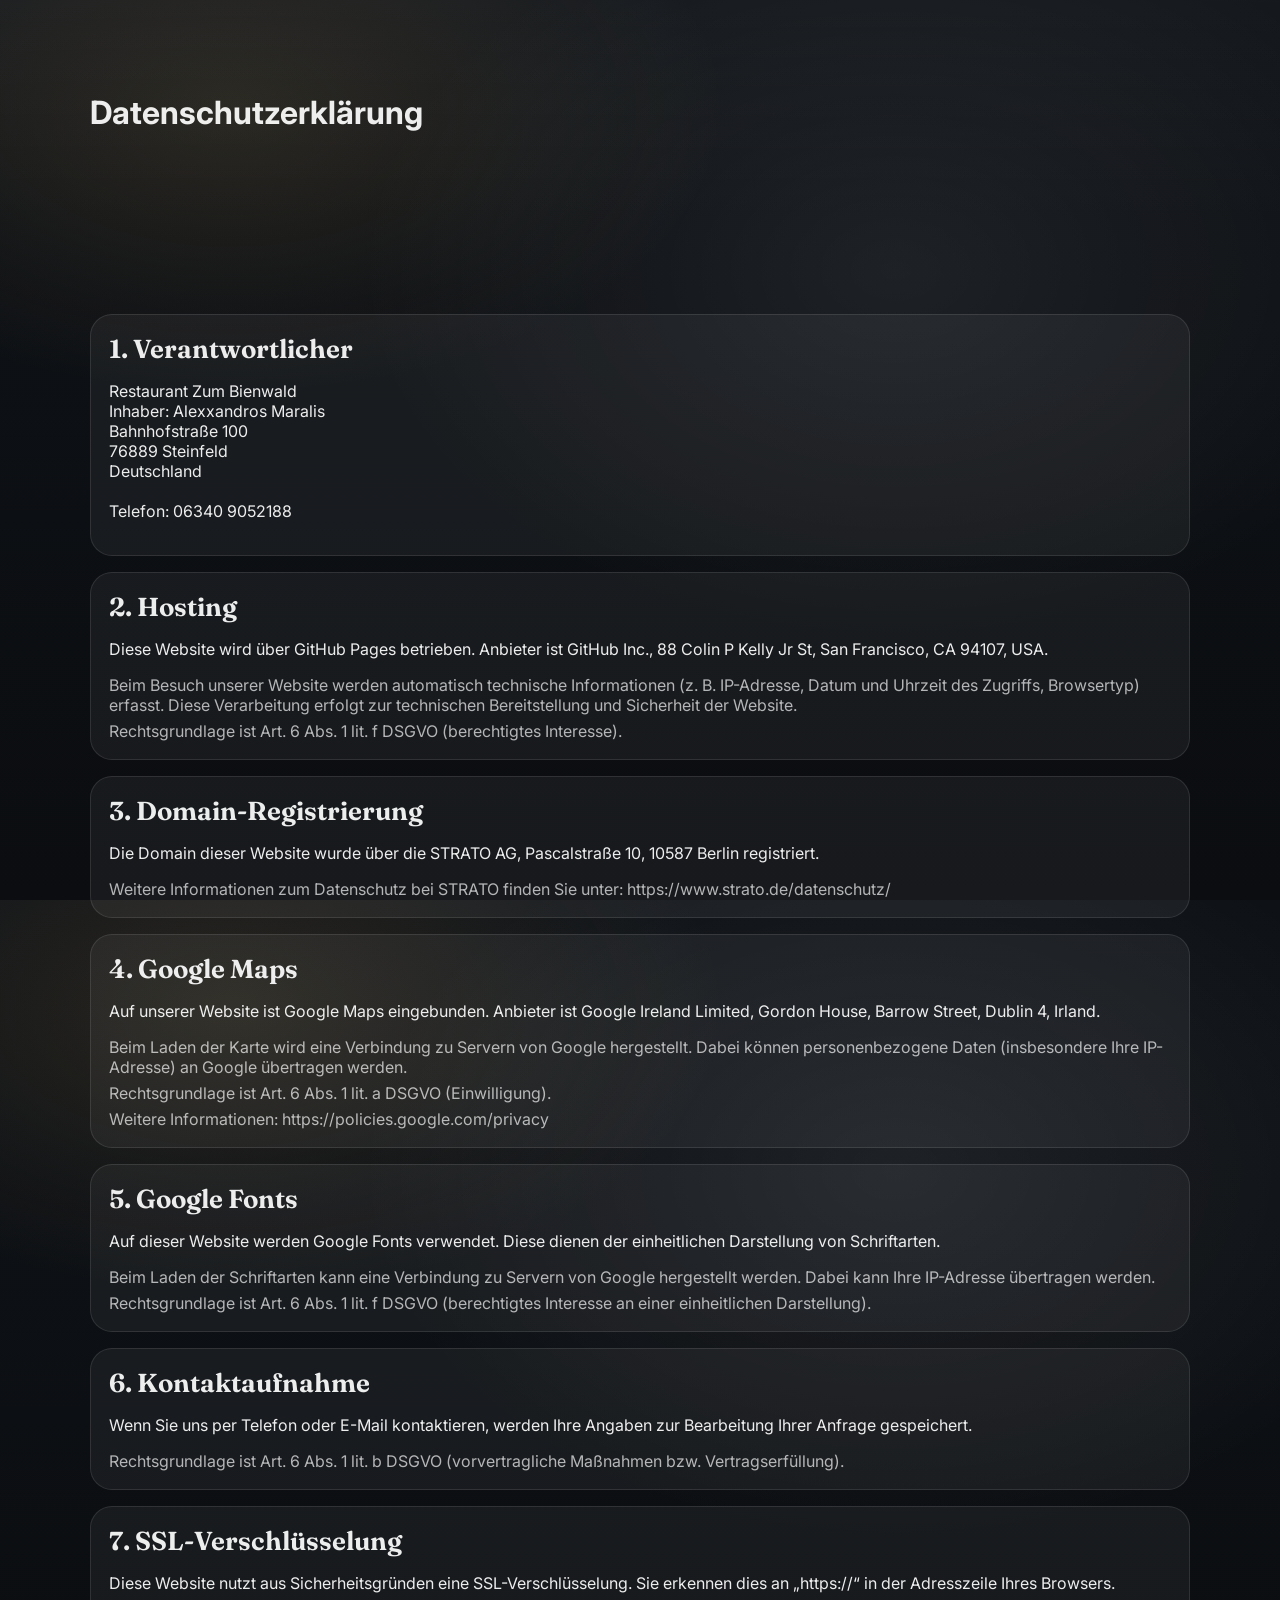
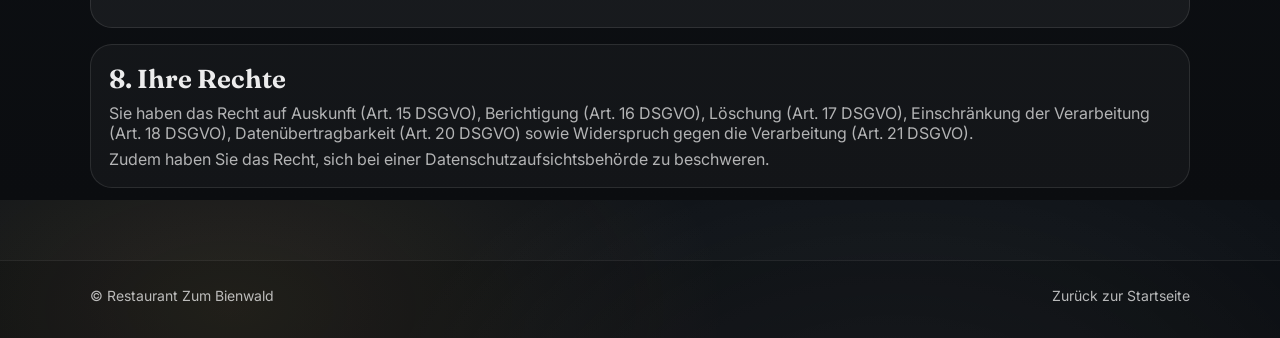
==== commit b6aa7a4d: "Update contact name in datenschutz.html Updated the contact name and ensured proper formatting." ====
--- a/datenschutz.html
+++ b/datenschutz.html
@@ -21,12 +21,11 @@
       <h3>1. Verantwortlicher</h3>
       <p>
         Restaurant Zum Bienwald<br>
-        Inhaber: [Vor- und Nachname]<br>
+        Inhaber: Alexxandros Maralis<br>
         Bahnhofstraße 100<br>
         76889 Steinfeld<br>
         Deutschland<br><br>
         Telefon: 06340 9052188<br>
-        E-Mail: info@zumbienwald.de
       </p>
     </div>
 <p></p>
@@ -143,3 +142,4 @@
 </body>
 
 </html>
+
--- a/styles.css
+++ b/styles.css
@@ -389,10 +389,85 @@
   color: rgba(255,255,255,.62);
 }
 .meta__v{
-  font-size:16px;
-  font-weight:780;
-  line-height:1.25;
+  font-size:  14px;
+  font-weight:650;
+  line-height:1.35;
   overflow-wrap:anywhere;
+  min-width: 0;
+}
+
+/* =========================
+   Öffnungszeiten (kompatibel mit deinem HTML)
+========================= */
+
+/* Sommer/Winter nebeneinander (Desktop), untereinander (Mobile) */
+.meta--hours .hours{
+  display:grid;
+  grid-template-columns: 1fr 1fr;
+  gap:14px;
+}
+@media (max-width: 760px){
+  .meta--hours .hours{ grid-template-columns: 1fr; }
+}
+
+.meta--hours .hours__col{ min-width:0; }
+
+.meta--hours .hours__title{
+  font-weight:750;
+  margin: 2px 0 10px;
+}
+
+/* DEINE Zeilen: .hours-mini__row */
+.meta--hours .hours-mini__row{
+  display:grid;
+  grid-template-columns: 1fr auto;  /* Tag | Zeit */
+  gap: 6px 12px;
+  align-items: baseline;
+  padding: 8px 0;
+  border-top: 1px solid rgba(255,255,255,.08);
+  min-width:0;
+}
+.meta--hours .hours-mini__row:first-of-type{ border-top:0; }
+
+/* Label-Varianten abfangen */
+.meta--hours .hours__label,
+.meta--hours .hm-label{
+  min-width:0;
+  overflow-wrap:anywhere;
+  color: rgba(255,255,255,.86);
+  font-weight:650;
+}
+
+/* Zeit-Varianten abfangen */
+.meta--hours .hours__time,
+.meta--hours .hm-time{
+  white-space:nowrap;
+  font-variant-numeric: tabular-nums;
+  font-weight:750;
+}
+
+/* Note-Varianten: IMMER in neue Zeile unter Tag+Zeit */
+.meta--hours .hours__note,
+.meta--hours .hm-note{
+  grid-column: 1 / -1;      /* über beide Spalten */
+  margin-top: 2px;
+  font-size: .92em;
+  color: rgba(255,255,255,.68);
+  font-weight:600;
+}
+
+/* deine "Ghost"-Zeile (links leer lassen, aber Ausrichtung behalten) */
+.meta--hours .hm-ghost{
+  visibility:hidden;
+}
+
+/* Ruhetag etwas separieren */
+.meta--hours .hours__closed{
+  margin-top: 10px;
+  padding-top: 10px;
+  border-top: 1px solid rgba(255,255,255,.10);
+  font-weight: 700;
+  color: rgba(255,255,255,.80);
 }
 
 /* =========================
